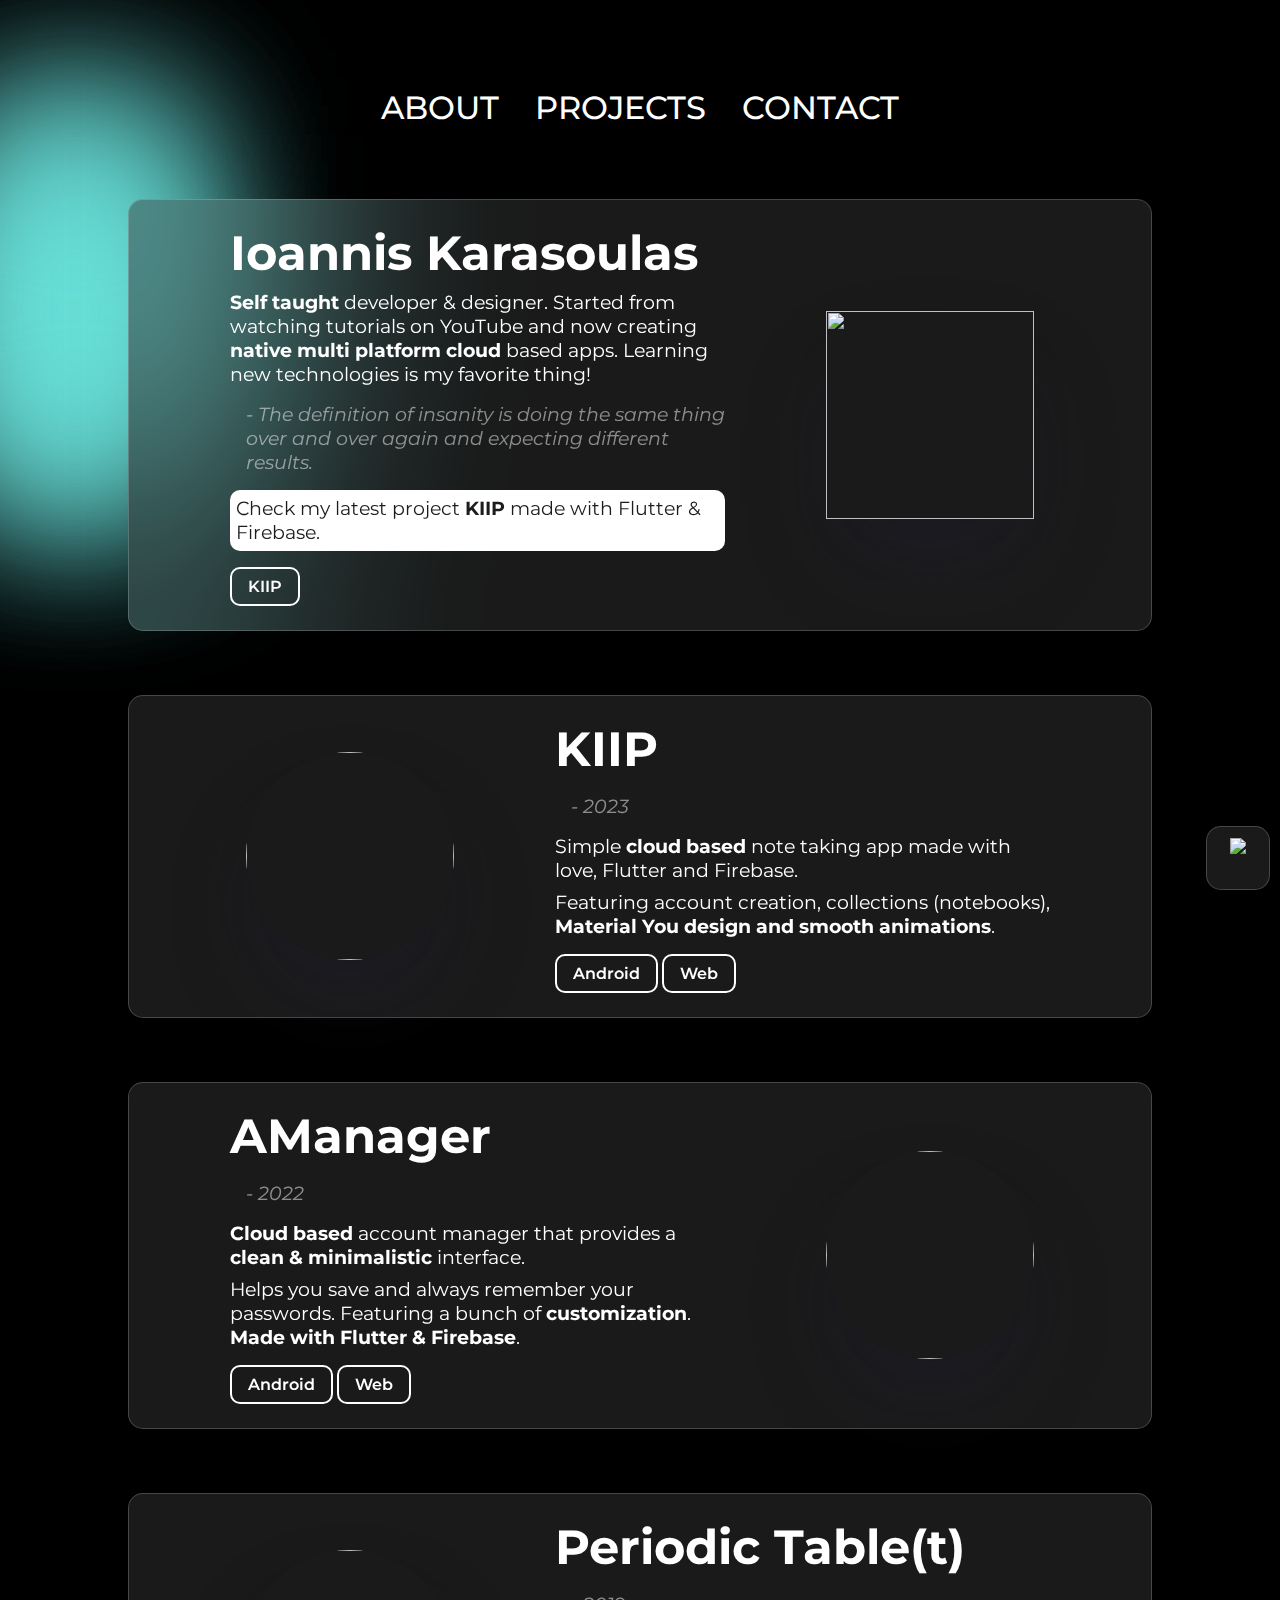
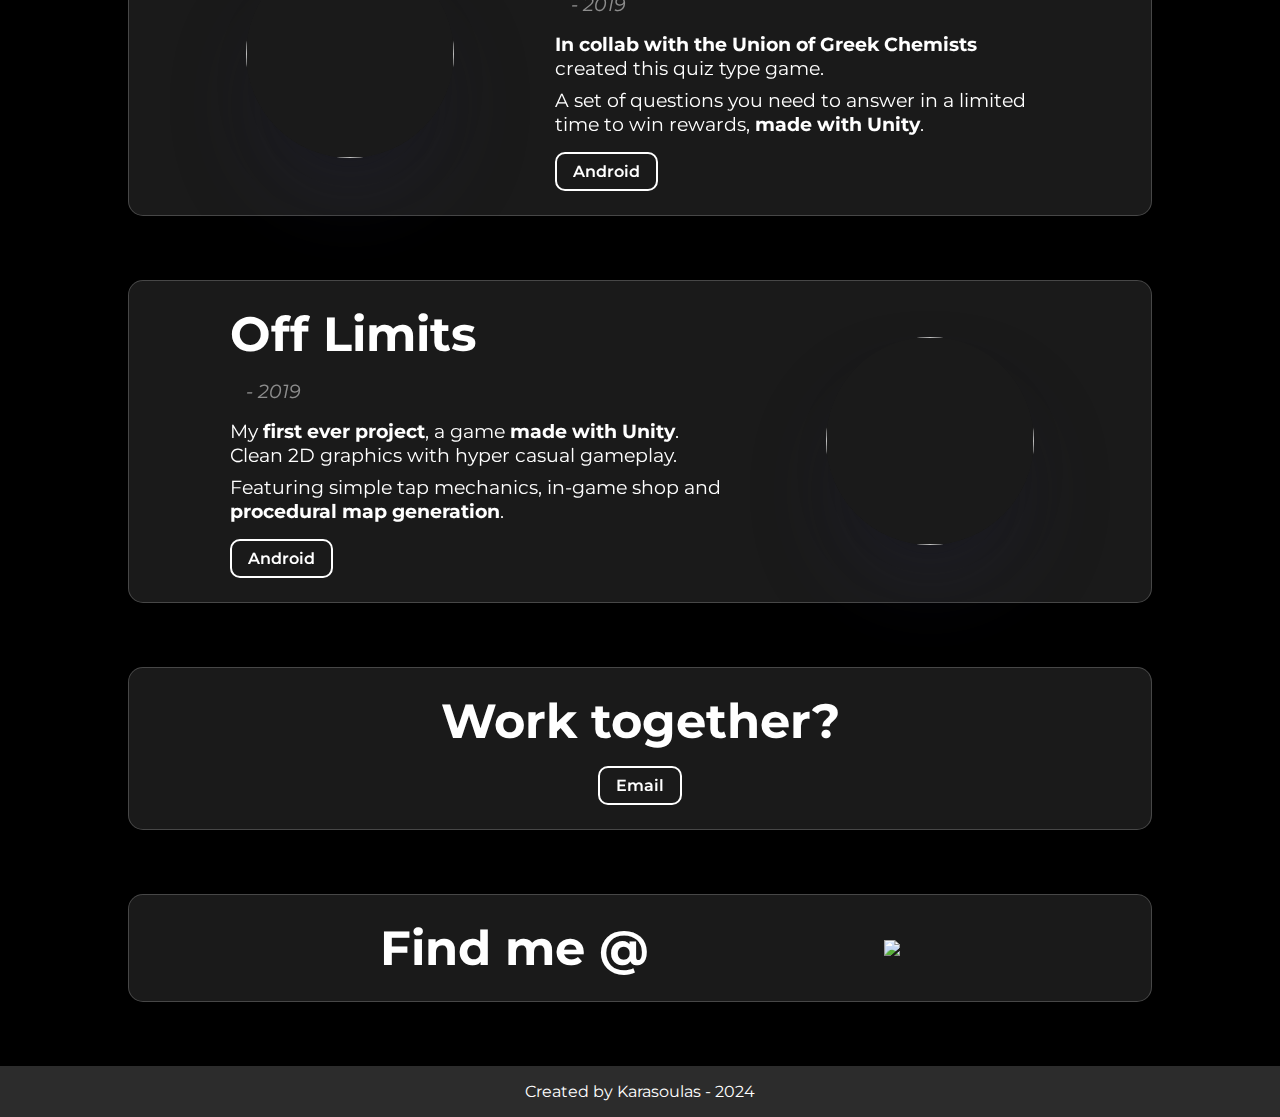
==== index.html @ ce544fa3 "Add new section" ====
<html lang="en">

<head>
    <meta charset="UTF-8">
    <meta name="viewport" content="width=device-width, initial-scale=1.0">
    <meta name="theme-color" content="#000000">
    <link rel="stylesheet" href="style.css">
    <title>KRSLS</title>
    <link rel="icon" type="image/x-icon" href="Assets/fav2.ico">
</head>

<body id="body">
    <nav class="nav" id="nav">
        <ul>
            <li><a onclick="scrollToID('c1')">ABOUT</a></li>
            <li><a onclick="scrollToID('latestProject')">PROJECTS</a></li>
            <li><a onclick="scrollToID('c3')">CONTACT</a></li>
        </ul>
    </nav>

    <nav class="navMobile" id="navMobile">
        <ul>
            <li><a onclick="scrollToID('c1')">ABOUT</a></li>
            <li><a onclick="scrollToID('latestProject')">PROJECTS</a></li>
            <li><a onclick="scrollToID('c3')">CONTACT</a></li>
        </ul>
    </nav>

    <!-- Background Bubbles -->
    <div class="bubbleContainer">
        <div class="bubble1"></div>
        <div class="bubble2"></div>
        <div class="bubble3"></div>
        <div class="bubble4"></div>
    </div>

    <!-- Dark Mode Button -->
    <div class="dark-mode-btn" id="dark-mode-btn" onclick="turnDarkMode()">
        <img class="darkModeIcon" id="darkModeIcon" src="Assets/Icons/bxs-sun.svg">
    </div>

    <main>
        <div class="container c1" id="c1">
            <div>
                <h3>Ioannis Karasoulas</h3>
                <p><b>Self taught</b> developer & designer. Started from watching tutorials on YouTube and now creating
                    <b>native
                        multi platform cloud</b> based apps. Learning new technologies is my favorite thing!
                </p>
                <p class="italy">- The definition of insanity is doing the same thing over and over again and expecting
                    different
                    results.
                </p>
                <p class="bg-t">Check my latest project <b>KIIP</b> made with Flutter & Firebase.</p>
                <a class="btn" onclick="scrollToID('latestProject')">KIIP</a>
            </div>
            <img class="kiipMobile" id="kiipMobile" src="Assets/Images/kiipMobile.png">
        </div>
        <div class="container c2 projectKIIP" id="latestProject">
            <div>
                <h3>KIIP</h3>
                <p class="italy">- 2023</p>
                <p>Simple <b>cloud based</b> note taking app made with love, Flutter and Firebase.</p>
                <p>Featuring account creation, collections (notebooks), <b>Material You design and smooth
                        animations</b>.</p>
                <a class="btn" target="_blank"
                    href="https://play.google.com/store/apps/details?id=com.codelined.kiip">Android</a>
                <a class="btn" target="_blank" href="https://kiip-cc44e.web.app/">Web</a>
            </div>
            <img class="projectIcon"
                src="https://play-lh.googleusercontent.com/HVJo9TmzInp3tzo4nI8Kl7Db8rqWE52CdJyK3J7sYQEIrCxA1Pn315jliQSR0BH0QAM=w240-h480-rw">
        </div>
        <div class="container c2 projectAManager">
            <div>
                <h3>AManager</h3>
                <p class="italy">- 2022</p>
                <p><b>Cloud based</b> account manager that provides a <b>clean & minimalistic</b> interface.</p>
                <p>Helps you save and always remember your passwords. Featuring a bunch of <b>customization</b>. <b>Made
                        with
                        Flutter & Firebase</b>.</p>
                <a class="btn" target="_blank"
                    href="https://play.google.com/store/apps/details?id=com.highnd.amanager&hl=en&gl=US">Android</a>
                <a class="btn" target="_blank" href="https://amanager-d70c6.web.app/">Web</a>
            </div>
            <img class="projectIcon"
                src="https://play-lh.googleusercontent.com/pbbktMv9F9ScnW3Jm5GYCmqIifP5Qoyw7BER9B_0dMax_xqB-rFJUBz7DMusy527uxc=w240-h480-rw">
        </div>
        <div class="container c2 projectPeriodicTablet">
            <div>
                <h3>Periodic Table(t)</h3>
                <p class="italy">- 2019</p>
                <p><b>In collab with the Union of Greek Chemists</b> created this quiz type game.</p>
                <p>A set of questions you need to answer in a limited time to win rewards, <b>made with Unity</b>.</p>
                <a class="btn" target="_blank"
                    href="https://apkpure.com/periodic-table-t/com.highnd.asimellis">Android</a>
            </div>
            <img class="projectIcon"
                src="https://image.winudf.com/v2/image1/Y29tLmhpZ2huZC5hc2ltZWxsaXNfaWNvbl8xNTcyMTcwNTg2XzA5NA/icon.webp?w=140&fakeurl=1&type=.webp">
        </div>
        <div class="container c2 projectOffLimits">
            <div>
                <h3>Off Limits</h3>
                <p class="italy">- 2019</p>
                <p>My <b>first ever project</b>, a game <b>made with Unity</b>. Clean 2D graphics with hyper casual
                    gameplay.</p>
                <p>Featuring simple tap mechanics, in-game shop and <b>procedural map generation</b>.</p>
                <a class="btn" target="_blank"
                    href="https://apkpure.com/off-limits/com.highnd.offlimits/download/4">Android</a>
            </div>
            <img class="projectIcon"
                src="https://image.winudf.com/v2/image1/Y29tLmhpZ2huZC5vZmZsaW1pdHNfaWNvbl8xNTQ0OTMwMDg1XzAwMQ/icon.webp?w=106&fakeurl=1&type=.webp">
        </div>
        <div class="container c3" id="c3">
            <h3>Work together?</h3>
            <a href="mailto:ioanniskarasoulas@gmail.com" class="btn">Email</a>
        </div>
        <div class="container c4" id="c4">
            <h3>Find me @</h3>
            <a class="gitHubIcon" target="_blank" href="https://github.com/KRSLS"><img
                    src="Assets/Logos/github-mark-white.svg"></a>
        </div>

    </main>

    <footer>Created by Karasoulas - 2024</footer>
    <script src="script.js" type="text/javascript"></script>
</body>

</html>
---- style.css ----
@import url("https://fonts.googleapis.com/css2?family=Poppins:ital,wght@0,100;0,200;0,300;0,400;0,500;0,600;0,700;0,800;0,900;1,100;1,200;1,300;1,400;1,500;1,600;1,700;1,800;1,900&display=swap");
@import url("https://fonts.googleapis.com/css2?family=Montserrat:ital,wght@0,100..900;1,100..900&display=swap");

*,
*::before,
*::after {
    margin: 0;
    box-sizing: border-box;
    scroll-behavior: smooth;
    /* font-family: "Popings", sans-serif; */
    font-family: "Montserrat", sans-serif;
}

:root {
    --primary: #56357c;
    --background-dark: rgb(0, 0, 0);
    --shadow: rgba(50, 50, 93, 0.25) 0px 50px 100px -20px,
        rgba(0, 0, 0, 0.3) 0px 30px 60px -30px;
}

::selection {
    color: black;
    background-color: white;
}

body,
html {
    -webkit-user-drag: false;
    position: relative;
    min-height: 100vh;
    min-height: -webkit-fill-available;
    transition: 0.5s;
    overflow-x: hidden;
}

body {
    background-color: #000000;
}

.bright-mode {
    background-color: var(--primary);
}

.dark-mode-btn {
    cursor: pointer;
    position: fixed;
    height: 4rem;
    width: 4rem;

    right: 10px;
    bottom: 10px;

    display: flex;
    justify-content: center;

    backdrop-filter: blur(20px);
    -webkit-backdrop-filter: blur(20px);
    background-color: rgba(255, 255, 255, 0.1);
    border-radius: 15px;
    border: 0.5px solid rgba(255, 255, 255, 0.2);

    box-shadow: rgba(0, 0, 0, 0.16) 0px 10px 36px 0px, rgba(0, 0, 0, 0.06) 0px 0px 0px 1px;
    z-index: 100;

    transition: 0.3s ease;
    overflow: hidden;
}

.dark-mode-btn .darkModeIcon {
    padding: 0.7rem;
    transition: .7s ease;
}

.dark-mode-btn:hover .darkModeIcon {
    transform: rotate(120deg);
}

a {
    text-decoration: none;
}

/* NAVBAR */
.nav {
    position: sticky;
    align-items: center;
    width: 100%;
    top: 0px;
    margin-top: 5rem;
    display: flex;
    justify-content: center;
    padding: 0.5rem 2rem;
    color: #fff;
    z-index: 1;
}

ul {
    list-style-type: none;
    margin: 0;
    padding: 0;
}

li {
    display: inline;
    margin-left: 1rem;
    margin-right: 1rem;
}

li a {
    cursor: pointer;
    font-size: 2rem;
    font-weight: 500;
    transition: 0.3s ease;
}

li a:hover {
    cursor: pointer;
    color: #cacaca;
}

.navMobile {
    position: block;
    position: fixed;
    justify-content: center;
    text-align: center;
    width: 100%;
    top: 0px;
    display: flex;
    padding: 0.5rem 2rem;
    color: #fff;
    backdrop-filter: blur(20px);
    -webkit-backdrop-filter: blur(20px);
    border-bottom: 0.5px solid rgba(255, 255, 255, 0.2);
    z-index: 1;
    animation: navMobileIn 0.3s;
}

main {
    overflow-x: hidden;
}

.container {
    color: #fff;
    display: flex;
    align-items: center;
    justify-self: center;
    justify-content: space-evenly;
    position: relative;
    width: 98%;
    margin-left: auto;
    margin-right: auto;
    margin-top: 4rem;
    margin-bottom: 4rem;
    padding: 1rem 1rem;
    backdrop-filter: blur(120px);
    -webkit-backdrop-filter: blur(120px);
    background-color: rgba(255, 255, 255, 0.1);
    border-radius: 15px;
    border: 0.5px solid rgba(255, 255, 255, 0.2);
    /* CONTAINER DEBUG */
    /* border: 1px solid red; */
}

.container div {
    max-width: 50%;
}

.container h3 {
    font-size: 3rem;
    margin-top: 0.5rem;
    margin-bottom: 0.5rem;
}

.container .italy {
    display: inline-block;
    font-style: italic;
    opacity: 0.5;
    margin-left: 1rem;
}

.container p {
    font-size: 1.2rem;
    margin-top: 0.5rem;
    margin-bottom: 0.5rem;
}

.container .bg-t {
    font-size: 1.2rem;
    margin-top: 0.5rem;
    margin-bottom: 0.5rem;
    padding: 0.4rem;
    background-color: #fff;
    color: #1c1c1c;
    border-radius: 10px;
}

.container .btn {
    display: inline-block;
    align-self: center;
    margin-top: 0.5rem;
    margin-bottom: 0.5rem;
    font-weight: 600;
    cursor: pointer;
    background-color: transparent;
    color: #fff;
    padding: 0.5rem 1rem;
    border: 2px solid #fff;
    border-radius: 10px;
    transition: 0.3s ease;
}

.btn:hover {
    background-color: #fff;
    color: #1c1c1c;
    box-shadow: var(--shadow);
}

.kiipMobile {
    object-fit: contain;
    margin: 1rem;
    width: 13rem;
    top: 130px;
    left: -30px;
    transition: 0.05s;
    animation: transitionIn 1s ease 1;
    box-shadow: var(--shadow);
}

.c2 {
    flex-direction: row-reverse;
}

.c3 {
    flex-direction: column;
}

.date {
    font-style: italic;
}

.projectIcon {
    object-fit: contain;
    margin: 1rem;
    width: 13rem;
    top: 130px;
    left: -30px;
    border-radius: 50%;
    transition: 1s;
    animation: transitionIn 2s ease 1;
    box-shadow: var(--shadow);
}

.projectKIIP {}

.projectAManager {
    flex-direction: row;
}

.projectPeriodicTablet {}

.projectOffLimits {
    flex-direction: row;
}

.gitHubIcon {
    box-shadow: var(--shadow);
    transition: 0.3s ease;
    animation: transitionIn 3s ease 1;
}

.gitHubIcon:hover {
    transform: scale(1.1);
}

/* Bubbles */

.bubbleContainer {}

.bubble1 {
    position: absolute;
    height: 350px;
    width: 150px;
    border: 100%;
    background-color: rgb(79, 163, 184);
    filter: blur(90px);
    -webkit-filter: blur(90px);
    animation: bubble1Idle1 80s ease infinite;
}

.bubble2 {
    position: absolute;
    height: 350px;
    width: 150px;
    border: 100%;
    background-color: rgb(107, 231, 221);
    filter: blur(90px);
    -webkit-filter: blur(90px);
    animation: bubble1Idle2 80s ease infinite;
}

.bubble3 {
    position: absolute;
    height: 350px;
    width: 150px;
    border: 100%;
    background-color: rgb(107, 231, 221);
    filter: blur(90px);
    -webkit-filter: blur(90px);
    animation: bubble1Idle3 50s ease infinite;
}

.bubble4 {
    position: absolute;
    height: 350px;
    width: 150px;
    border: 100%;
    background-color: rgb(107, 231, 221);
    filter: blur(90px);
    -webkit-filter: blur(90px);
    animation: bubble1Idle4 50s ease infinite;
}

@keyframes bubble1Idle1 {
    0% {
        height: 950px;
        width: 150px;
        top: 0%;
        left: 0%;
        rotate: 10deg;
        background-color: rgb(79, 163, 184);
    }

    50% {
        height: 250px;
        width: 450px;
        top: 5%;
        left: 20%;
        rotate: 70deg;
        background-color: rgb(125, 79, 184);
    }

    100% {
        height: 950px;
        width: 150px;
        top: 0%;
        left: 0%;
        rotate: 10deg;
        background-color: rgb(79, 163, 184);
    }
}

@keyframes bubble1Idle2 {
    0% {
        height: 350px;
        width: 150px;
        top: 60%;
        left: 90%;
        rotate: 10deg;
        background-color: rgb(184, 79, 170);
    }

    50% {
        height: 250px;
        width: 450px;
        top: 10%;
        left: 0%;
        rotate: 70deg;
        background-color: rgb(184, 79, 93);
    }

    100% {
        height: 350px;
        width: 150px;
        top: 60%;
        left: 90%;
        rotate: 10deg;
        background-color: rgb(184, 79, 170);
    }
}

@keyframes bubble1Idle3 {
    0% {
        height: 150px;
        width: 150px;
        top: 80%;
        left: 10%;
        background-color: rgb(79, 86, 184);
    }

    50% {
        height: 250px;
        width: 950px;
        top: 50%;
        left: 70%;
        background-color: rgb(231, 87, 68);
    }

    100% {
        height: 150px;
        width: 150px;
        top: 80%;
        left: 10%;
        background-color: rgb(79, 86, 184);
    }
}
@keyframes bubble1Idle4 {
    0% {
        height: 80px;
        height: 80px;
        top: 76%;
        left: 8%;
        background-color: rgb(243, 43, 43);
    }

    50% {
        height: 180px;
        height: 180px;
        top: 50%;
        left: 2%;
        background-color: rgb(231, 68, 204);
    }

    100% {
        height: 80px;
        height: 80px;
        top: 76%;
        left: 8%;
        background-color: rgb(243, 43, 43);
    }
}

@keyframes idleRotate {
    0% {
        rotate: 0deg;
    }

    50% {
        rotate: 5deg;
    }

    100% {
        rotate: 0deg;
    }
}

@keyframes transitionIn {
    0% {
        margin-top: 130px;
    }

    100% {
        margin-top: 1rem;
    }
}

@keyframes navMobileIn {
    0% {
        opacity: 0;
    }

    100% {
        opacity: 1;
    }
}

footer {
    text-align: center;
    padding: 1rem;
    color: #fff;
    background-color: #ffffff2c;
}

/* 3xl */
@media (max-width: 1920px) {
    .container {
        max-width: 1536px;
    }
}

/* 2xl */
@media (max-width: 1536px) {
    .container {
        max-width: 1280px;
    }
}

/* xl */
@media (max-width: 1280px) {
    .container {
        max-width: 1024px;
    }
}

/* lg */
@media (max-width: 1024px) {
    .container {
        max-width: 768px;
    }

    .projectIcon {
        width: 11rem;
    }
}

/* md */
@media (max-width: 768px) {
    .container {
        max-width: 640px;
    }

    .projectIcon {
        width: 10rem;
    }

    .dark-mode-btn {
        cursor: pointer;
        position: fixed;
        height: 3.5rem;
        width: 3.5rem;
    }
}

/* sm */
@media (max-width: 640px) {
    li a {
        font-size: 1.3rem;
    }

    .container {
        max-width: 475px;
    }

    .dark-mode-btn {
        cursor: pointer;
        position: fixed;
        height: 3rem;
        width: 3rem;
    }
}

/* xs */
@media (max-width: 475px) {
    * {
        overflow-x: hidden;
    }

    li a {
        font-size: 0.8rem;
    }

    .container {
        max-width: 100%;
        flex-direction: column-reverse;
        align-items: center;
    }

    .container h3 {
        text-align: center;
    }

    .container div {
        max-width: 100%;
    }

    .projectIcon {
        width: 8rem;
    }

    .c3 {
        flex-direction: column;
    }

    /* .dark-mode-btn {
        cursor: pointer;
        position: fixed;
        height: 2.5rem;
        width: 2.5rem;
    } */
}
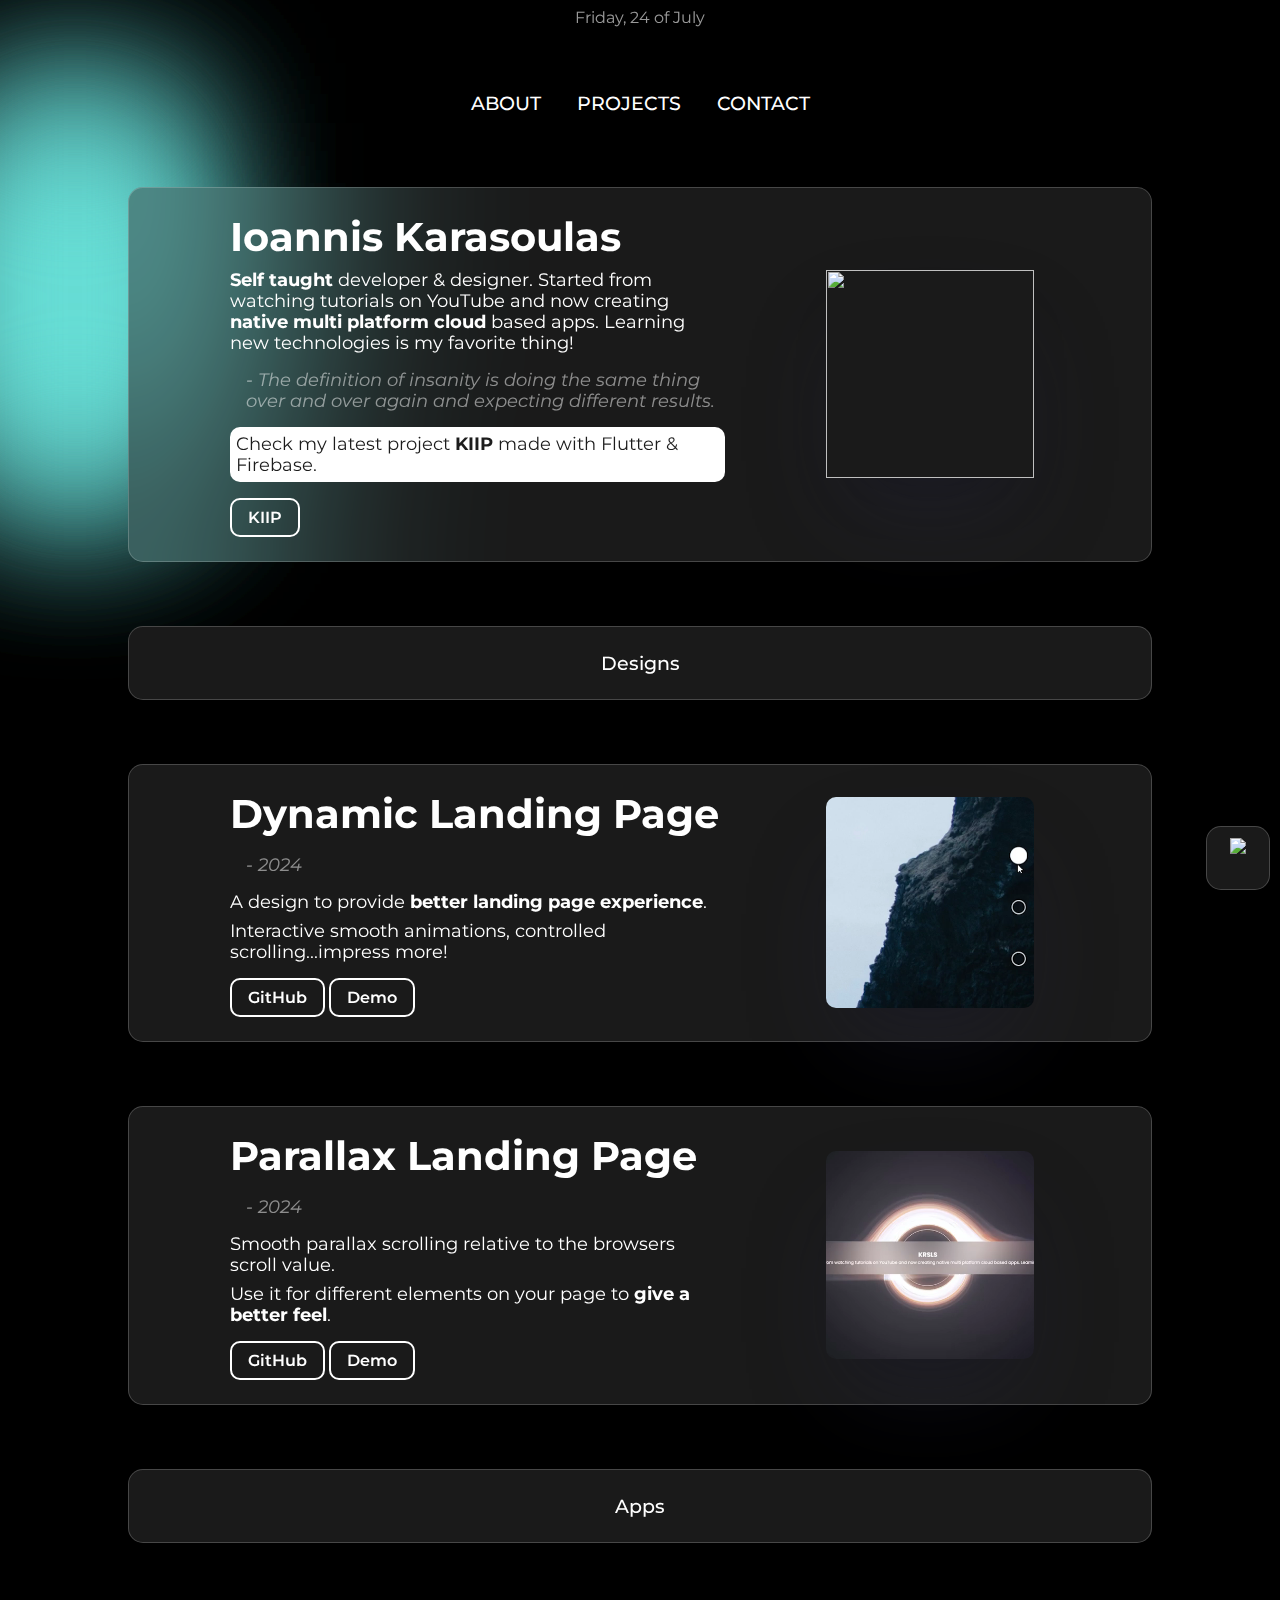
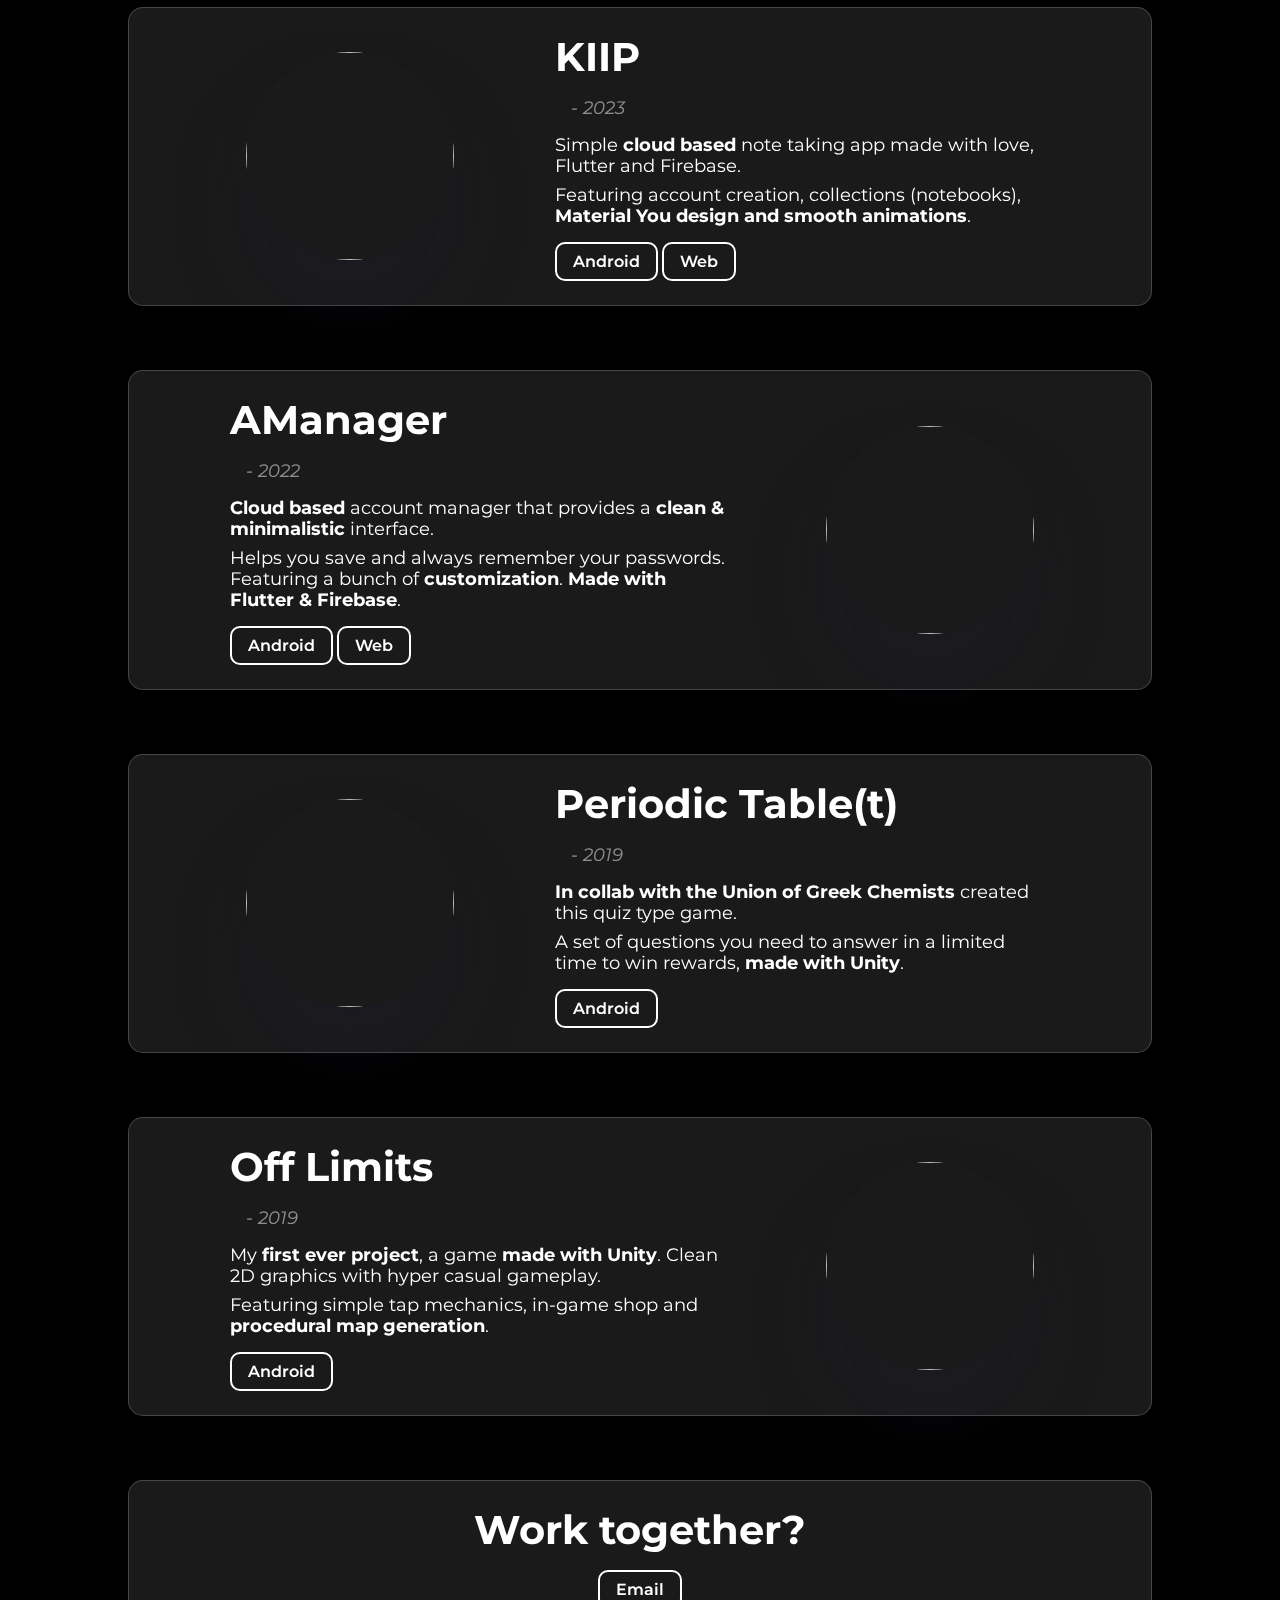
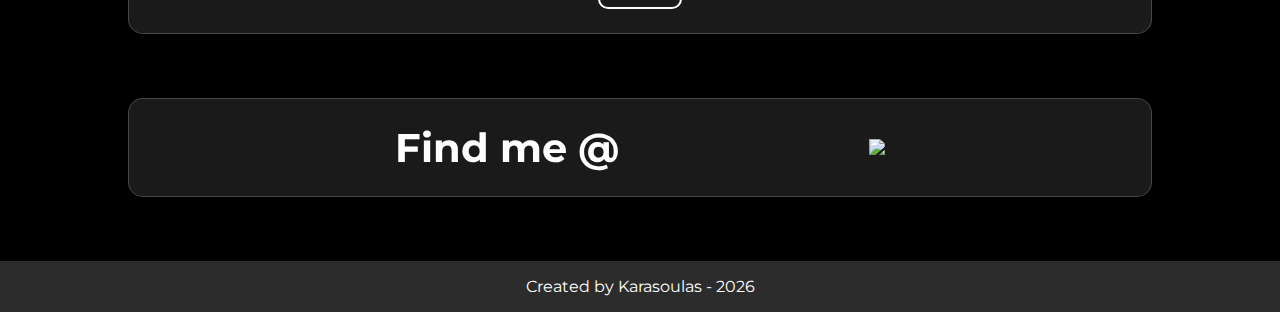
==== commit 29b4dec9: "Add project section for designs" ====
--- a/index.html
+++ b/index.html
@@ -10,18 +10,20 @@
 </head>
 
 <body id="body">
+    <div id="ancorTop"></div>
+    <p class="d" id="d"></p>
     <nav class="nav" id="nav">
         <ul>
-            <li><a onclick="scrollToID('c1')">ABOUT</a></li>
-            <li><a onclick="scrollToID('latestProject')">PROJECTS</a></li>
+            <li><a onclick="scrollToID('ancorTop')">ABOUT</a></li>
+            <li><a onclick="scrollToID('ancorProjects')">PROJECTS</a></li>
             <li><a onclick="scrollToID('c3')">CONTACT</a></li>
         </ul>
     </nav>
 
     <nav class="navMobile" id="navMobile">
         <ul>
-            <li><a onclick="scrollToID('c1')">ABOUT</a></li>
-            <li><a onclick="scrollToID('latestProject')">PROJECTS</a></li>
+            <li><a onclick="scrollToID('ancorTop')">ABOUT</a></li>
+            <li><a onclick="scrollToID('ancorProjects')">PROJECTS</a></li>
             <li><a onclick="scrollToID('c3')">CONTACT</a></li>
         </ul>
     </nav>
@@ -40,6 +42,7 @@
     </div>
 
     <main>
+
         <div class="container c1" id="c1">
             <div>
                 <h3>Ioannis Karasoulas</h3>
@@ -55,6 +58,35 @@
                 <a class="btn" onclick="scrollToID('latestProject')">KIIP</a>
             </div>
             <img class="kiipMobile" id="kiipMobile" src="Assets/Images/kiipMobile.png">
+        </div>
+        <!-- Projects -->
+        <div class="sectionName container" id="ancorProjects">
+            <h3>Designs</h3>
+        </div>
+        <div class="container projectDynamicLandingPage" id="">
+            <div>
+                <h3>Dynamic Landing Page</h3>
+                <p class="italy">- 2024</p>
+                <p>A design to provide <b>better landing page experience</b>.</p>
+                <p>Interactive smooth animations, controlled scrolling...impress more!</p>
+                <a class="btn" target="_blank" href="https://github.com/KRSLS/DynamicLandingPage">GitHub</a>
+                <a class="btn" target="_blank" href="https://krsls.github.io/DynamicLandingPage/">Demo</a>
+            </div>
+            <video autoplay loop class="projectIcon" src="Assets/Videos/DynamicLandingPreview.mp4">
+        </div>
+        <div class="container   projectParallaxLandingPage" id="">
+            <div>
+                <h3>Parallax Landing Page</h3>
+                <p class="italy">- 2024</p>
+                <p>Smooth parallax scrolling relative to the browsers scroll value</b>.</p>
+                <p>Use it for different elements on your page to <b>give a better feel</b>.</p>
+                <a class="btn" target="_blank" href="https://github.com/KRSLS/ParallaxLandingPage">GitHub</a>
+                <a class="btn" target="_blank" href="https://krsls.github.io/ParallaxLandingPage/">Demo</a>
+            </div>
+            <video autoplay loop class="projectIcon" src="Assets/Videos/ParallaxPreview.mp4">
+        </div>
+        <div class="sectionName container">
+            <h3>Apps</h3>
         </div>
         <div class="container c2 projectKIIP" id="latestProject">
             <div>
@@ -122,7 +154,7 @@
 
     </main>
 
-    <footer>Created by Karasoulas - 2024</footer>
+    <footer id="footerYear"></footer>
     <script src="script.js" type="text/javascript"></script>
 </body>
 
--- a/style.css
+++ b/style.css
@@ -41,6 +41,16 @@
     background-color: var(--primary);
 }
 
+.d {
+    color: #fff;
+    opacity: 0.6;
+    margin-top: 0.5rem;
+    margin-bottom: 0.5rem;
+    text-align: center;
+    font-size: 1rem;
+    transition: .3s ease;
+}
+
 .dark-mode-btn {
     cursor: pointer;
     position: fixed;
@@ -85,7 +95,7 @@
     align-items: center;
     width: 100%;
     top: 0px;
-    margin-top: 5rem;
+    margin-top: 3.5rem;
     display: flex;
     justify-content: center;
     padding: 0.5rem 2rem;
@@ -107,7 +117,7 @@
 
 li a {
     cursor: pointer;
-    font-size: 2rem;
+    font-size: 1.2rem;
     font-weight: 500;
     transition: 0.3s ease;
 }
@@ -165,7 +175,7 @@
 }
 
 .container h3 {
-    font-size: 3rem;
+    font-size: 2.5rem;
     margin-top: 0.5rem;
     margin-bottom: 0.5rem;
 }
@@ -178,13 +188,13 @@
 }
 
 .container p {
-    font-size: 1.2rem;
+    font-size: 1.1rem;
     margin-top: 0.5rem;
     margin-bottom: 0.5rem;
 }
 
 .container .bg-t {
-    font-size: 1.2rem;
+    font-size: 1.1rem;
     margin-top: 0.5rem;
     margin-bottom: 0.5rem;
     padding: 0.4rem;
@@ -225,6 +235,29 @@
     box-shadow: var(--shadow);
 }
 
+.sectionName h3{
+    font-size: 1.2rem;
+    font-weight: 500;
+}
+
+.container video {
+    border-radius: 10px;
+}
+
+.divider {
+    text-align: center;
+    margin: auto;
+    margin-top: 0.5rem;
+    width: 50%;
+    height: 1px;
+    border-radius: 1px;
+    background-color: rgba(255, 255, 255, 0.5);
+}
+
+.projectDynamicLandingPage img {
+    border-radius: 10px;
+}
+
 .c2 {
     flex-direction: row-reverse;
 }
@@ -402,6 +435,7 @@
         background-color: rgb(79, 86, 184);
     }
 }
+
 @keyframes bubble1Idle4 {
     0% {
         height: 80px;
@@ -521,8 +555,13 @@
 
 /* sm */
 @media (max-width: 640px) {
+
+    .d {
+        font-size: 1rem;
+    }
+
     li a {
-        font-size: 1.3rem;
+        font-size: 1.2rem;
     }
 
     .container {
@@ -541,6 +580,10 @@
 @media (max-width: 475px) {
     * {
         overflow-x: hidden;
+    }
+
+    .d {
+        font-size: 0.8rem;
     }
 
     li a {
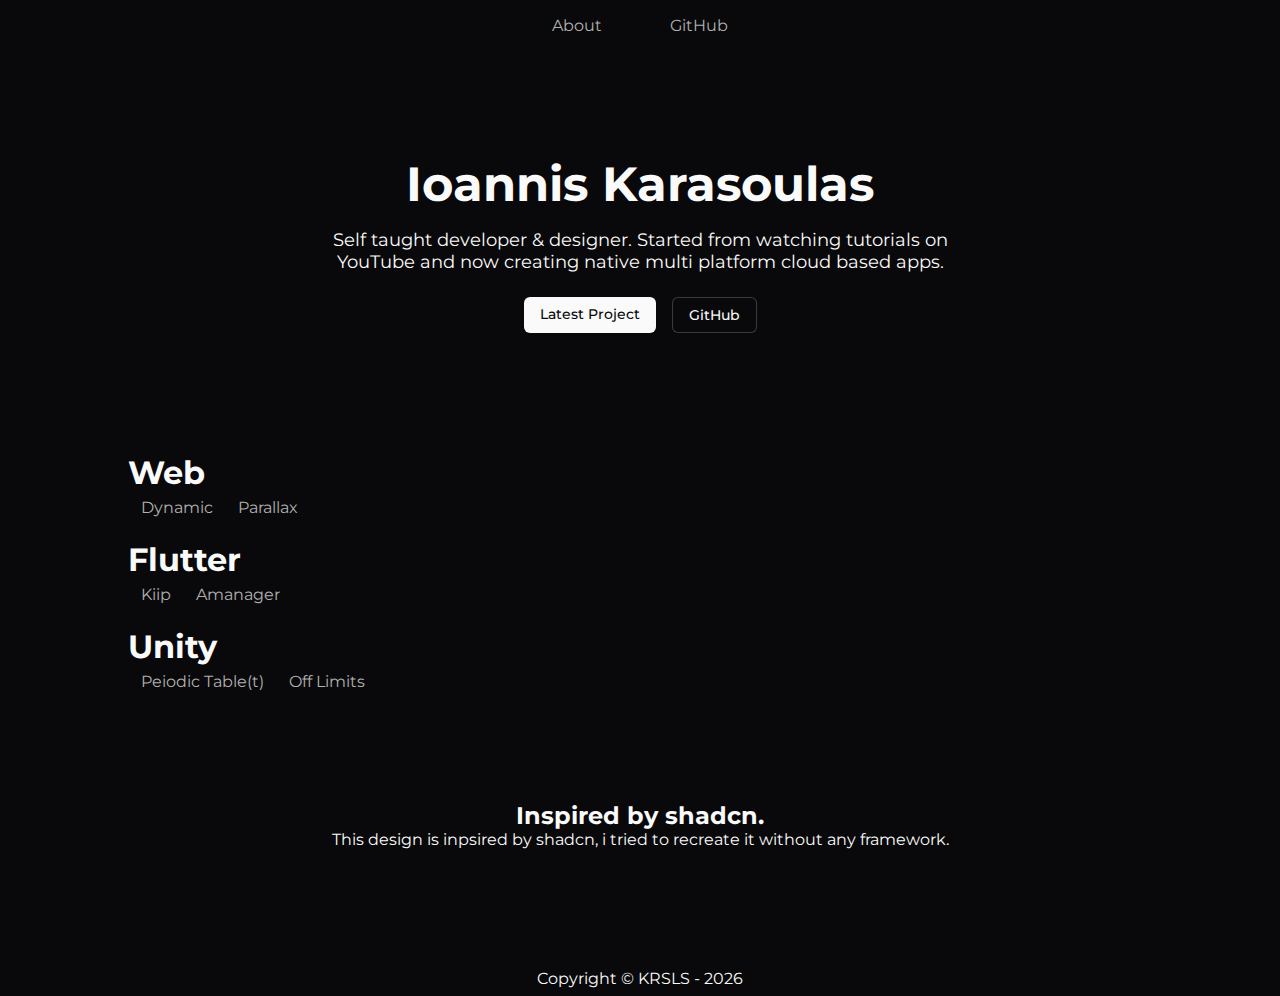
==== commit 37fd0630: "Update to Version 4.0" ====
--- a/index.html
+++ b/index.html
@@ -3,159 +3,204 @@
 <head>
     <meta charset="UTF-8">
     <meta name="viewport" content="width=device-width, initial-scale=1.0">
-    <meta name="theme-color" content="#000000">
+    <title>KRSLS</title>
     <link rel="stylesheet" href="style.css">
-    <title>KRSLS</title>
-    <link rel="icon" type="image/x-icon" href="Assets/fav2.ico">
 </head>
 
-<body id="body">
-    <div id="ancorTop"></div>
-    <p class="d" id="d"></p>
-    <nav class="nav" id="nav">
-        <ul>
-            <li><a onclick="scrollToID('ancorTop')">ABOUT</a></li>
-            <li><a onclick="scrollToID('ancorProjects')">PROJECTS</a></li>
-            <li><a onclick="scrollToID('c3')">CONTACT</a></li>
-        </ul>
+<body>
+
+    <!-- Nav Bar -->
+    <nav>
+        <a href="#" onclick="scrollToID('about');">About</a>
+        <a href="https://github.com/krsls" target="_blank">GitHub</a>
     </nav>
 
-    <nav class="navMobile" id="navMobile">
-        <ul>
-            <li><a onclick="scrollToID('ancorTop')">ABOUT</a></li>
-            <li><a onclick="scrollToID('ancorProjects')">PROJECTS</a></li>
-            <li><a onclick="scrollToID('c3')">CONTACT</a></li>
-        </ul>
-    </nav>
-
-    <!-- Background Bubbles -->
-    <div class="bubbleContainer">
-        <div class="bubble1"></div>
-        <div class="bubble2"></div>
-        <div class="bubble3"></div>
-        <div class="bubble4"></div>
-    </div>
-
-    <!-- Dark Mode Button -->
-    <div class="dark-mode-btn" id="dark-mode-btn" onclick="turnDarkMode()">
-        <img class="darkModeIcon" id="darkModeIcon" src="Assets/Icons/bxs-sun.svg">
-    </div>
-
-    <main>
-
-        <div class="container c1" id="c1">
-            <div>
-                <h3>Ioannis Karasoulas</h3>
-                <p><b>Self taught</b> developer & designer. Started from watching tutorials on YouTube and now creating
-                    <b>native
-                        multi platform cloud</b> based apps. Learning new technologies is my favorite thing!
-                </p>
-                <p class="italy">- The definition of insanity is doing the same thing over and over again and expecting
-                    different
-                    results.
-                </p>
-                <p class="bg-t">Check my latest project <b>KIIP</b> made with Flutter & Firebase.</p>
-                <a class="btn" onclick="scrollToID('latestProject')">KIIP</a>
-            </div>
-            <img class="kiipMobile" id="kiipMobile" src="Assets/Images/kiipMobile.png">
-        </div>
-        <!-- Projects -->
-        <div class="sectionName container" id="ancorProjects">
-            <h3>Designs</h3>
-        </div>
-        <div class="container projectDynamicLandingPage" id="">
-            <div>
-                <h3>Dynamic Landing Page</h3>
-                <p class="italy">- 2024</p>
-                <p>A design to provide <b>better landing page experience</b>.</p>
-                <p>Interactive smooth animations, controlled scrolling...impress more!</p>
-                <a class="btn" target="_blank" href="https://github.com/KRSLS/DynamicLandingPage">GitHub</a>
-                <a class="btn" target="_blank" href="https://krsls.github.io/DynamicLandingPage/">Demo</a>
-            </div>
-            <video autoplay loop class="projectIcon" src="Assets/Videos/DynamicLandingPreview.mp4">
-        </div>
-        <div class="container   projectParallaxLandingPage" id="">
-            <div>
-                <h3>Parallax Landing Page</h3>
-                <p class="italy">- 2024</p>
-                <p>Smooth parallax scrolling relative to the browsers scroll value</b>.</p>
-                <p>Use it for different elements on your page to <b>give a better feel</b>.</p>
-                <a class="btn" target="_blank" href="https://github.com/KRSLS/ParallaxLandingPage">GitHub</a>
-                <a class="btn" target="_blank" href="https://krsls.github.io/ParallaxLandingPage/">Demo</a>
-            </div>
-            <video autoplay loop class="projectIcon" src="Assets/Videos/ParallaxPreview.mp4">
-        </div>
-        <div class="sectionName container">
-            <h3>Apps</h3>
-        </div>
-        <div class="container c2 projectKIIP" id="latestProject">
-            <div>
-                <h3>KIIP</h3>
-                <p class="italy">- 2023</p>
-                <p>Simple <b>cloud based</b> note taking app made with love, Flutter and Firebase.</p>
-                <p>Featuring account creation, collections (notebooks), <b>Material You design and smooth
-                        animations</b>.</p>
-                <a class="btn" target="_blank"
-                    href="https://play.google.com/store/apps/details?id=com.codelined.kiip">Android</a>
-                <a class="btn" target="_blank" href="https://kiip-cc44e.web.app/">Web</a>
-            </div>
-            <img class="projectIcon"
-                src="https://play-lh.googleusercontent.com/HVJo9TmzInp3tzo4nI8Kl7Db8rqWE52CdJyK3J7sYQEIrCxA1Pn315jliQSR0BH0QAM=w240-h480-rw">
-        </div>
-        <div class="container c2 projectAManager">
-            <div>
-                <h3>AManager</h3>
-                <p class="italy">- 2022</p>
-                <p><b>Cloud based</b> account manager that provides a <b>clean & minimalistic</b> interface.</p>
-                <p>Helps you save and always remember your passwords. Featuring a bunch of <b>customization</b>. <b>Made
-                        with
-                        Flutter & Firebase</b>.</p>
-                <a class="btn" target="_blank"
-                    href="https://play.google.com/store/apps/details?id=com.highnd.amanager&hl=en&gl=US">Android</a>
-                <a class="btn" target="_blank" href="https://amanager-d70c6.web.app/">Web</a>
-            </div>
-            <img class="projectIcon"
-                src="https://play-lh.googleusercontent.com/pbbktMv9F9ScnW3Jm5GYCmqIifP5Qoyw7BER9B_0dMax_xqB-rFJUBz7DMusy527uxc=w240-h480-rw">
-        </div>
-        <div class="container c2 projectPeriodicTablet">
-            <div>
-                <h3>Periodic Table(t)</h3>
-                <p class="italy">- 2019</p>
-                <p><b>In collab with the Union of Greek Chemists</b> created this quiz type game.</p>
-                <p>A set of questions you need to answer in a limited time to win rewards, <b>made with Unity</b>.</p>
-                <a class="btn" target="_blank"
-                    href="https://apkpure.com/periodic-table-t/com.highnd.asimellis">Android</a>
-            </div>
-            <img class="projectIcon"
-                src="https://image.winudf.com/v2/image1/Y29tLmhpZ2huZC5hc2ltZWxsaXNfaWNvbl8xNTcyMTcwNTg2XzA5NA/icon.webp?w=140&fakeurl=1&type=.webp">
-        </div>
-        <div class="container c2 projectOffLimits">
-            <div>
-                <h3>Off Limits</h3>
-                <p class="italy">- 2019</p>
-                <p>My <b>first ever project</b>, a game <b>made with Unity</b>. Clean 2D graphics with hyper casual
-                    gameplay.</p>
-                <p>Featuring simple tap mechanics, in-game shop and <b>procedural map generation</b>.</p>
-                <a class="btn" target="_blank"
-                    href="https://apkpure.com/off-limits/com.highnd.offlimits/download/4">Android</a>
-            </div>
-            <img class="projectIcon"
-                src="https://image.winudf.com/v2/image1/Y29tLmhpZ2huZC5vZmZsaW1pdHNfaWNvbl8xNTQ0OTMwMDg1XzAwMQ/icon.webp?w=106&fakeurl=1&type=.webp">
-        </div>
-        <div class="container c3" id="c3">
-            <h3>Work together?</h3>
-            <a href="mailto:ioanniskarasoulas@gmail.com" class="btn">Email</a>
-        </div>
-        <div class="container c4" id="c4">
-            <h3>Find me @</h3>
-            <a class="gitHubIcon" target="_blank" href="https://github.com/KRSLS"><img
-                    src="Assets/Logos/github-mark-white.svg"></a>
-        </div>
-
-    </main>
-
-    <footer id="footerYear"></footer>
-    <script src="script.js" type="text/javascript"></script>
+    <!-- Hero -->
+    <section class="hero">
+        <h1 class="title">Ioannis Karasoulas</h1>
+        <p class="description">Self taught developer & designer. Started from watching tutorials on YouTube and now
+            creating native multi platform cloud based apps.</p>
+        <div class="btn-container">
+            <a onclick="navigateProject(0); scrollToID('projects');" class="btn">Latest Project</a>
+            <a href="https://github.com/krsls" target="_blank" class="btn-s">GitHub</a>
+        </div>
+    </section>
+
+    <!-- Projects -->
+    <section class="projects" id="projects">
+        <div class="navigation">
+            <h1>Web</h1>
+            <a onclick="navigateProject(0)" class="navProject">Dynamic</a>
+            <a onclick="navigateProject(1)" class="navProject">Parallax</a>
+
+        </div>
+        <div class="navigation">
+            <h1>Flutter</h1>
+            <a onclick="navigateProject(2)" class="navProject">Kiip</a>
+            <a onclick="navigateProject(3)" class="navProject">Amanager</a>
+        </div>
+        <div class="navigation">
+            <h1>Unity</h1>
+            <a onclick="navigateProject(4)" class="navProject">Peiodic Table(t)</a>
+            <a onclick="navigateProject(5)" class="navProject">Off Limits</a>
+        </div>
+
+        <!-- Dynamic Landing Page -->
+        <div class="project">
+            <div class="projectInfo" style="flex-direction: column;">
+                <div>
+                    <h3 class="title">Dynamic Landing Page</h3>
+                    <p class="date">- 2024</p>
+                    <p class="description">A design to provide better landing page experience.
+                    </p>
+                    <p class="description">Interactive smooth animations, controlled scrolling...impress more!
+                    </p>
+                    <div class="btn-container">
+                        <a href="https://github.com/KRSLS/DynamicLandingPage" target="_blank" class="btn-s">GitHub</a>
+                        <a href="https://krsls.github.io/DynamicLandingPage/" target="_blank" class="btn-s">Demo</a>
+                    </div>
+                </div>
+                <iframe src="https://krsls.github.io/DynamicLandingPage" onclick="self.scrollTo(0.0, 0.0);"
+                    frameBorder="0"></iframe>
+            </div>
+        </div>
+
+        <!-- Parallax Landing Page -->
+        <div class="project">
+            <div class="projectInfo" style="flex-direction: column;">
+                <div>
+                    <h3 class="title">Parallax Landing Page</h3>
+                    <p class="date">- 2024</p>
+                    <p class="description">Smooth parallax scrolling relative to the browsers scroll value.
+                    </p>
+                    <p class="description">Use it for different elements on your page to give a better feel.
+                    </p>
+                    <div class="btn-container">
+                        <a href="https://github.com/KRSLS/ParallaxLandingPage" target="_blank" class="btn-s">GitHub</a>
+                        <a href="https://krsls.github.io/ParallaxLandingPage/" target="_blank" class="btn-s">Demo</a>
+                    </div>
+                </div>
+                <iframe src="https://krsls.github.io/ParallaxLandingPage" onclick="self.scrollTo(0.0, 0.0);"
+                    frameBorder="0"></iframe>
+            </div>
+        </div>
+
+        <!-- Kiip -->
+        <div class="project">
+            <div class="projectInfo">
+                <img src="Assets/projectIcons/Kiip.webp">
+                <div>
+                    <h3 class="title">Kiip - Note Manager</h3>
+                    <p class="date">- 2023</p>
+                    <p class="description">Simple cloud based note taking app made with love, Flutter and
+                        Firebase.
+                    </p>
+                    <p class="description">Featuring account creation, collections (notebooks), Material You design
+                        and smooth animations.
+                    </p>
+                    <div class="btn-container">
+                        <a href="https://kiip-cc44e.web.app/" target="_blank" class="btn-s">Web</a>
+                        <a href="https://play.google.com/store/apps/details?id=com.codelined.kiip" target="_blank"
+                            class="btn-s">Android</a>
+                    </div>
+                </div>
+            </div>
+            <div class="imageSlider">
+                <img onclick="enlargeImage('kiipImage01')" src="Assets/projectPresentation/kiip/kiip01.webp" id="kiipImage01">
+                <img onclick="enlargeImage('kiipImage02')" src="Assets/projectPresentation/kiip/kiip02.webp" id="kiipImage02">
+                <img onclick="enlargeImage('kiipImage03')" src="Assets/projectPresentation/kiip/kiip03.webp" id="kiipImage03">
+            </div>
+        </div>
+
+        <!-- AManager -->
+        <div class="project">
+            <div class="projectInfo">
+                <img src="Assets/projectIcons/AManager.webp">
+                <div>
+                    <h3 class="title">AManager - Account Manager</h3>
+                    <p class="date">- 2022</p>
+                    <p class="description">Cloud based account manager that provides a clean & minimalistic interface.
+                    </p>
+                    <p class="description">Helps you save and always remember your passwords. Featuring a bunch of
+                        customization. Made with Flutter & Firebase.
+                    </p>
+                    <div class="btn-container">
+                        <a href="https://amanager-d70c6.web.app/" target="_blank" class="btn-s">Web</a>
+                        <a href="https://play.google.com/store/apps/details?id=com.highnd.amanager&hl=en&gl=US"
+                            target="_blank" class="btn-s">Android</a>
+                    </div>
+                </div>
+            </div>
+            <div class="imageSlider">
+                <img onclick="enlargeImage('amanager01')" src="Assets/projectPresentation/amanager/amanager01.webp" id="amanager01">
+                <img onclick="enlargeImage('amanager02')" src="Assets/projectPresentation/amanager/amanager02.webp" id="amanager02">
+                <img onclick="enlargeImage('amanager03')" src="Assets/projectPresentation/amanager/amanager03.webp" id="amanager03">
+                <img onclick="enlargeImage('amanager04')" src="Assets/projectPresentation/amanager/amanager04.webp" id="amanager04">
+                <img onclick="enlargeImage('amanager05')" src="Assets/projectPresentation/amanager/amanager05.webp" id="amanager05">
+            </div>
+        </div>
+
+        <!-- Periodic Tablet(t) -->
+        <div class="project">
+            <div class="projectInfo">
+                <img src="Assets/projectIcons/PedioticTable(t).png-160webp">
+                <div>
+                    <h3 class="title">Periodic Table(t) - Game (Quiz)</h3>
+                    <p class="date">- 2019</p>
+                    <p class="description">In collab with the Union of Greek Chemists created this quiz type game.
+                    </p>
+                    <p class="description">A set of questions you need to answer in a limited time to win rewards, made
+                        with Unity.
+                    </p>
+                    <div class="btn-container">
+                        <a href="https://apkpure.com/periodic-table-t/com.highnd.asimellis" target="_blank"
+                            class="btn-s">Android</a>
+                    </div>
+                </div>
+            </div>
+            <div class="imageSlider">
+                <img onclick="enlargeImage('periodictablet01')" src="Assets/projectPresentation/periodic_tablet/periodic_tablet01.webp" id="periodictablet01">
+                <img onclick="enlargeImage('periodictablet02')" src="Assets/projectPresentation/periodic_tablet/periodic_tablet02.webp" id="periodictablet02">
+                <img onclick="enlargeImage('periodictablet03')" src="Assets/projectPresentation/periodic_tablet/periodic_tablet03.webp" id="periodictablet03">
+            </div>
+        </div>
+
+        <!-- Off Limits -->
+        <div class="project">
+            <div class="projectInfo">
+                <img src="Assets/projectIcons/OffLimits.webp">
+                <div>
+                    <h3 class="title">Off Limits - Game</h3>
+                    <p class="date">- 2019</p>
+                    <p class="description">My first project, a game made with Unity. Clean 2D graphics with hyper casual
+                        gameplay.
+                    </p>
+                    <p class="description">Featuring simple tap mechanics, in-game shop and procedural map generation.
+                    </p>
+                    <div class="btn-container">
+                        <a href="https://apkpure.com/off-limits/com.highnd.offlimits/download/4" target="_blank"
+                            class="btn-s">Android</a>
+                    </div>
+                </div>
+            </div>
+            <div class="imageSlider">
+                <img onclick="enlargeImage('offlimits01')" src="Assets/projectPresentation/off_limits/off_limits01.webp" id="offlimits01">
+                <img onclick="enlargeImage('offlimits02')" src="Assets/projectPresentation/off_limits/off_limits02.webp" id="offlimits02">
+                <img onclick="enlargeImage('offlimits03')" src="Assets/projectPresentation/off_limits/off_limits03.webp" id="offlimits03">
+            </div>
+        </div>
+    </section>
+
+    <!-- About -->
+
+    <section class="about" id="about">
+        <h2>Inspired by shadcn.</h2>
+        <p>This design is inpsired by shadcn, i tried to recreate it without any framework.</p>
+    </section>
+
+    <footer id="footer">Copyright © KRSLS - 2024</footer>
+
+    <script src="/script.js"></script>
 </body>
 
 </html>--- a/style.css
+++ b/style.css
@@ -1,621 +1,319 @@
-@import url("https://fonts.googleapis.com/css2?family=Poppins:ital,wght@0,100;0,200;0,300;0,400;0,500;0,600;0,700;0,800;0,900;1,100;1,200;1,300;1,400;1,500;1,600;1,700;1,800;1,900&display=swap");
-@import url("https://fonts.googleapis.com/css2?family=Montserrat:ital,wght@0,100..900;1,100..900&display=swap");
+/* Fonts */
+@import url('https://fonts.googleapis.com/css2?family=Montserrat:ital,wght@0,100..900;1,100..900&family=Poppins:ital,wght@0,100;0,200;0,300;0,400;0,500;0,600;0,700;0,800;0,900;1,100;1,200;1,300;1,400;1,500;1,600;1,700;1,800;1,900&display=swap');
 
 *,
 *::before,
 *::after {
     margin: 0;
+    padding: 0;
     box-sizing: border-box;
+    font-family: 'Montserrat', sans-serif;
     scroll-behavior: smooth;
-    /* font-family: "Popings", sans-serif; */
-    font-family: "Montserrat", sans-serif;
 }
 
 :root {
-    --primary: #56357c;
-    --background-dark: rgb(0, 0, 0);
-    --shadow: rgba(50, 50, 93, 0.25) 0px 50px 100px -20px,
-        rgba(0, 0, 0, 0.3) 0px 30px 60px -30px;
-}
-
-::selection {
-    color: black;
-    background-color: white;
-}
-
-body,
-html {
-    -webkit-user-drag: false;
-    position: relative;
-    min-height: 100vh;
-    min-height: -webkit-fill-available;
-    transition: 0.5s;
-    overflow-x: hidden;
+    --d-background: #09090b;
+    --background: #fafafa;
+    --d-text: #fafafa;
+    --text: #09090b;
+    --o-text: #b1b1b1;
+    --border: #ffffff33;
 }
 
 body {
-    background-color: #000000;
-}
-
-.bright-mode {
-    background-color: var(--primary);
-}
-
-.d {
-    color: #fff;
-    opacity: 0.6;
-    margin-top: 0.5rem;
-    margin-bottom: 0.5rem;
-    text-align: center;
-    font-size: 1rem;
-    transition: .3s ease;
-}
-
-.dark-mode-btn {
+    color: var(--d-text);
+    background-color: var(--d-background);
+    scroll-behavior: smooth;
+    transition: 1s ease;
+}
+
+/* Nav Bar */
+
+nav {
+    font-size: 16px;
+    margin: 1rem 1rem;
+    text-align: center;
+}
+
+nav a {
+    margin: 2rem;
+    color: var(--o-text);
+    text-decoration: none;
+    transition: 0.2s;
+}
+
+nav a:hover {
+    color: var(--d-text);
+}
+
+/* End Nav Bar */
+
+/* Hero Section */
+
+.hero {
+    padding: 6rem 0px;
+    display: flex;
+    flex-direction: column;
+    justify-content: space-around;
+    align-items: center;
+}
+
+.hero .title {
+    margin: 0.5rem 0rem;
+    font-size: 48px;
+    text-align: center;
+}
+
+.hero .description {
+    margin: 0.5rem 0rem;
+    font-size: 18px;
+    max-width: 650px;
+    text-align: center;
+}
+
+/* End Hero Section */
+
+/* Generic */
+
+.btn-container {
+    margin: 1rem 0rem;
+    display: flex;
+    flex-direction: row;
+    gap: 1rem;
+}
+
+.btn {
     cursor: pointer;
-    position: fixed;
-    height: 4rem;
-    width: 4rem;
-
-    right: 10px;
-    bottom: 10px;
-
-    display: flex;
-    justify-content: center;
-
-    backdrop-filter: blur(20px);
-    -webkit-backdrop-filter: blur(20px);
-    background-color: rgba(255, 255, 255, 0.1);
-    border-radius: 15px;
-    border: 0.5px solid rgba(255, 255, 255, 0.2);
-
-    box-shadow: rgba(0, 0, 0, 0.16) 0px 10px 36px 0px, rgba(0, 0, 0, 0.06) 0px 0px 0px 1px;
-    z-index: 100;
-
-    transition: 0.3s ease;
-    overflow: hidden;
-}
-
-.dark-mode-btn .darkModeIcon {
-    padding: 0.7rem;
-    transition: .7s ease;
-}
-
-.dark-mode-btn:hover .darkModeIcon {
-    transform: rotate(120deg);
-}
-
-a {
+    color: var(--d-text);
     text-decoration: none;
-}
-
-/* NAVBAR */
-.nav {
-    position: sticky;
-    align-items: center;
-    width: 100%;
-    top: 0px;
-    margin-top: 3.5rem;
-    display: flex;
-    justify-content: center;
-    padding: 0.5rem 2rem;
-    color: #fff;
-    z-index: 1;
-}
-
-ul {
-    list-style-type: none;
-    margin: 0;
-    padding: 0;
-}
-
-li {
-    display: inline;
-    margin-left: 1rem;
-    margin-right: 1rem;
-}
-
-li a {
+    font-size: 14px;
+    font-weight: 500;
+    padding: .5rem 1rem;
+    color: var(--text);
+    background: var(--background);
+    border-radius: 6px;
+}
+
+.btn:hover {
+    background-color: rgba(255, 255, 255, 0.9);
+}
+
+.btn-s {
     cursor: pointer;
-    font-size: 1.2rem;
+    color: var(--d-text);
+    text-decoration: none;
+    font-size: 14px;
     font-weight: 500;
-    transition: 0.3s ease;
-}
-
-li a:hover {
+    padding: .5rem 1rem;
+    color: var(--d-text);
+    background: var(--d-background);
+    border: 1px solid var(--border);
+    border-radius: 6px;
+}
+
+.btn-s:hover {
+    background-color: var(--border);
+    border: 1px solid transparent;
+}
+
+/* End Generic */
+
+/* Project Section */
+
+.projects {
+    display: flex;
+    flex-direction: column;
+    max-width: 1920px;
+    width: 80%;
+    margin: auto;
+}
+
+.projects .navigation {
+    margin: 0.5rem 0rem;
+}
+
+.navigation a {
     cursor: pointer;
-    color: #cacaca;
-}
-
-.navMobile {
-    position: block;
-    position: fixed;
-    justify-content: center;
-    text-align: center;
-    width: 100%;
-    top: 0px;
-    display: flex;
-    padding: 0.5rem 2rem;
-    color: #fff;
-    backdrop-filter: blur(20px);
-    -webkit-backdrop-filter: blur(20px);
-    border-bottom: 0.5px solid rgba(255, 255, 255, 0.2);
-    z-index: 1;
-    animation: navMobileIn 0.3s;
-}
-
-main {
-    overflow-x: hidden;
-}
-
-.container {
-    color: #fff;
-    display: flex;
-    align-items: center;
-    justify-self: center;
-    justify-content: space-evenly;
-    position: relative;
-    width: 98%;
-    margin-left: auto;
-    margin-right: auto;
-    margin-top: 4rem;
-    margin-bottom: 4rem;
-    padding: 1rem 1rem;
-    backdrop-filter: blur(120px);
-    -webkit-backdrop-filter: blur(120px);
-    background-color: rgba(255, 255, 255, 0.1);
-    border-radius: 15px;
-    border: 0.5px solid rgba(255, 255, 255, 0.2);
-    /* CONTAINER DEBUG */
-    /* border: 1px solid red; */
-}
-
-.container div {
-    max-width: 50%;
-}
-
-.container h3 {
-    font-size: 2.5rem;
-    margin-top: 0.5rem;
-    margin-bottom: 0.5rem;
-}
-
-.container .italy {
-    display: inline-block;
-    font-style: italic;
-    opacity: 0.5;
-    margin-left: 1rem;
-}
-
-.container p {
-    font-size: 1.1rem;
-    margin-top: 0.5rem;
-    margin-bottom: 0.5rem;
-}
-
-.container .bg-t {
-    font-size: 1.1rem;
-    margin-top: 0.5rem;
-    margin-bottom: 0.5rem;
-    padding: 0.4rem;
-    background-color: #fff;
-    color: #1c1c1c;
+    color: var(--o-text);
+    float: left;
+    padding: .4rem .8rem;
+    transition: 0.2s;
+}
+
+.navigation a:hover {
+    color: var(--d-text);
+}
+
+.navActiveText {
+    color: var(--d-text) !important;
+    background-color: var(--border);
+    border-radius: 20px;
+}
+
+.project {
+    display: none;
+    margin: 1rem 0rem;
+    margin-bottom: 0rem;
+    border: 1px solid var(--border);
+    padding: 1rem;
+    /* height: 800px; */
     border-radius: 10px;
-}
-
-.container .btn {
-    display: inline-block;
-    align-self: center;
-    margin-top: 0.5rem;
-    margin-bottom: 0.5rem;
-    font-weight: 600;
-    cursor: pointer;
-    background-color: transparent;
-    color: #fff;
-    padding: 0.5rem 1rem;
-    border: 2px solid #fff;
-    border-radius: 10px;
-    transition: 0.3s ease;
-}
-
-.btn:hover {
-    background-color: #fff;
-    color: #1c1c1c;
-    box-shadow: var(--shadow);
-}
-
-.kiipMobile {
-    object-fit: contain;
-    margin: 1rem;
-    width: 13rem;
-    top: 130px;
-    left: -30px;
-    transition: 0.05s;
-    animation: transitionIn 1s ease 1;
-    box-shadow: var(--shadow);
-}
-
-.sectionName h3{
-    font-size: 1.2rem;
-    font-weight: 500;
-}
-
-.container video {
-    border-radius: 10px;
-}
-
-.divider {
-    text-align: center;
-    margin: auto;
-    margin-top: 0.5rem;
-    width: 50%;
-    height: 1px;
-    border-radius: 1px;
-    background-color: rgba(255, 255, 255, 0.5);
-}
-
-.projectDynamicLandingPage img {
-    border-radius: 10px;
-}
-
-.c2 {
-    flex-direction: row-reverse;
-}
-
-.c3 {
-    flex-direction: column;
-}
-
-.date {
-    font-style: italic;
-}
-
-.projectIcon {
-    object-fit: contain;
-    margin: 1rem;
-    width: 13rem;
-    top: 130px;
-    left: -30px;
-    border-radius: 50%;
-    transition: 1s;
-    animation: transitionIn 2s ease 1;
-    box-shadow: var(--shadow);
-}
-
-.projectKIIP {}
-
-.projectAManager {
-    flex-direction: row;
-}
-
-.projectPeriodicTablet {}
-
-.projectOffLimits {
-    flex-direction: row;
-}
-
-.gitHubIcon {
-    box-shadow: var(--shadow);
-    transition: 0.3s ease;
-    animation: transitionIn 3s ease 1;
-}
-
-.gitHubIcon:hover {
-    transform: scale(1.1);
-}
-
-/* Bubbles */
-
-.bubbleContainer {}
-
-.bubble1 {
-    position: absolute;
-    height: 350px;
-    width: 150px;
-    border: 100%;
-    background-color: rgb(79, 163, 184);
-    filter: blur(90px);
-    -webkit-filter: blur(90px);
-    animation: bubble1Idle1 80s ease infinite;
-}
-
-.bubble2 {
-    position: absolute;
-    height: 350px;
-    width: 150px;
-    border: 100%;
-    background-color: rgb(107, 231, 221);
-    filter: blur(90px);
-    -webkit-filter: blur(90px);
-    animation: bubble1Idle2 80s ease infinite;
-}
-
-.bubble3 {
-    position: absolute;
-    height: 350px;
-    width: 150px;
-    border: 100%;
-    background-color: rgb(107, 231, 221);
-    filter: blur(90px);
-    -webkit-filter: blur(90px);
-    animation: bubble1Idle3 50s ease infinite;
-}
-
-.bubble4 {
-    position: absolute;
-    height: 350px;
-    width: 150px;
-    border: 100%;
-    background-color: rgb(107, 231, 221);
-    filter: blur(90px);
-    -webkit-filter: blur(90px);
-    animation: bubble1Idle4 50s ease infinite;
-}
-
-@keyframes bubble1Idle1 {
-    0% {
-        height: 950px;
-        width: 150px;
-        top: 0%;
-        left: 0%;
-        rotate: 10deg;
-        background-color: rgb(79, 163, 184);
-    }
-
-    50% {
-        height: 250px;
-        width: 450px;
-        top: 5%;
-        left: 20%;
-        rotate: 70deg;
-        background-color: rgb(125, 79, 184);
-    }
-
-    100% {
-        height: 950px;
-        width: 150px;
-        top: 0%;
-        left: 0%;
-        rotate: 10deg;
-        background-color: rgb(79, 163, 184);
-    }
-}
-
-@keyframes bubble1Idle2 {
-    0% {
-        height: 350px;
-        width: 150px;
-        top: 60%;
-        left: 90%;
-        rotate: 10deg;
-        background-color: rgb(184, 79, 170);
-    }
-
-    50% {
-        height: 250px;
-        width: 450px;
-        top: 10%;
-        left: 0%;
-        rotate: 70deg;
-        background-color: rgb(184, 79, 93);
-    }
-
-    100% {
-        height: 350px;
-        width: 150px;
-        top: 60%;
-        left: 90%;
-        rotate: 10deg;
-        background-color: rgb(184, 79, 170);
-    }
-}
-
-@keyframes bubble1Idle3 {
-    0% {
-        height: 150px;
-        width: 150px;
-        top: 80%;
-        left: 10%;
-        background-color: rgb(79, 86, 184);
-    }
-
-    50% {
-        height: 250px;
-        width: 950px;
-        top: 50%;
-        left: 70%;
-        background-color: rgb(231, 87, 68);
-    }
-
-    100% {
-        height: 150px;
-        width: 150px;
-        top: 80%;
-        left: 10%;
-        background-color: rgb(79, 86, 184);
-    }
-}
-
-@keyframes bubble1Idle4 {
-    0% {
-        height: 80px;
-        height: 80px;
-        top: 76%;
-        left: 8%;
-        background-color: rgb(243, 43, 43);
-    }
-
-    50% {
-        height: 180px;
-        height: 180px;
-        top: 50%;
-        left: 2%;
-        background-color: rgb(231, 68, 204);
-    }
-
-    100% {
-        height: 80px;
-        height: 80px;
-        top: 76%;
-        left: 8%;
-        background-color: rgb(243, 43, 43);
-    }
-}
-
-@keyframes idleRotate {
-    0% {
-        rotate: 0deg;
-    }
-
-    50% {
-        rotate: 5deg;
-    }
-
-    100% {
-        rotate: 0deg;
-    }
-}
-
-@keyframes transitionIn {
-    0% {
-        margin-top: 130px;
-    }
-
-    100% {
-        margin-top: 1rem;
-    }
-}
-
-@keyframes navMobileIn {
+    animation: fadeIn .5s ease 1 forwards;
+}
+
+@keyframes fadeIn {
     0% {
         opacity: 0;
+        transform: scale(0.98);
     }
 
     100% {
         opacity: 1;
-    }
-}
+        transform: scale(1);
+    }
+}
+
+.project iframe {
+    height: 500px;
+    overflow: hidden;
+    border-radius: 5px;
+}
+
+.projectShow {
+    display: block;
+}
+
+.projectInfo {
+    padding: 1rem;
+    color: var(--d-text);
+    display: flex;
+    flex-direction: row;
+    gap: 1rem;
+    /* border: 1px solid var(--border); */
+    border-radius: 5px;
+}
+
+.projectInfo div {
+    margin: auto;
+}
+
+.projectInfo img {
+    height: 10rem;
+    width: 10rem;
+    margin: auto;
+    border-radius: 5px;
+}
+
+.projectInfo iframe {
+    width: 100%;
+}
+
+.projectInfo .date {
+    margin: 0.5rem;
+    color: grey;
+}
+
+.projectInfo .description {
+    margin: 0.5rem 0rem;
+}
+
+.projectInfo .btn-container {
+    margin: 0 0 0.5rem 0;
+}
+
+.imageSlider {
+    display: flex;
+    white-space: nowrap;
+    overflow-x: scroll;
+    flex-direction: row;
+    gap: 1rem;
+}
+
+.imageSlider img {
+    cursor: zoom-in;
+    border-radius: 5px;
+    width: 20%;
+    transition: .3s;
+}
+
+.imageEnlarge {
+    position: absolute;
+    top: 50%;
+    left: 50%;
+    transform: translate(-50%, -50%);
+    transform: scale(1.3);
+    cursor: zoom-out;
+    box-shadow: 0px 0px 500px black, 0px 0px 500px black, 0px 0px 500px black;
+}
+
+/* End Project Section */
+
+/* About Section */
+
+.about {
+    width: 80%;
+    margin: auto;
+    padding: 6rem 0px;
+    display: flex;
+    flex-direction: column;
+    justify-content: space-around;
+    align-items: center;
+    text-align: center;
+}
+
+/* End About Section*/
+
+/* Footer */
 
 footer {
-    text-align: center;
-    padding: 1rem;
-    color: #fff;
-    background-color: #ffffff2c;
-}
-
-/* 3xl */
-@media (max-width: 1920px) {
-    .container {
-        max-width: 1536px;
-    }
-}
-
-/* 2xl */
-@media (max-width: 1536px) {
-    .container {
-        max-width: 1280px;
-    }
-}
-
-/* xl */
-@media (max-width: 1280px) {
-    .container {
-        max-width: 1024px;
-    }
-}
-
-/* lg */
-@media (max-width: 1024px) {
-    .container {
-        max-width: 768px;
-    }
-
-    .projectIcon {
-        width: 11rem;
-    }
-}
-
-/* md */
-@media (max-width: 768px) {
-    .container {
-        max-width: 640px;
-    }
-
-    .projectIcon {
-        width: 10rem;
-    }
-
-    .dark-mode-btn {
-        cursor: pointer;
-        position: fixed;
-        height: 3.5rem;
-        width: 3.5rem;
-    }
-}
-
-/* sm */
-@media (max-width: 640px) {
-
-    .d {
-        font-size: 1rem;
-    }
-
-    li a {
-        font-size: 1.2rem;
-    }
-
-    .container {
-        max-width: 475px;
-    }
-
-    .dark-mode-btn {
-        cursor: pointer;
-        position: fixed;
-        height: 3rem;
-        width: 3rem;
-    }
-}
-
-/* xs */
+    margin-top: 1rem;
+    padding: 0.5rem 0rem;
+    width: 100%;
+    color: var(--d-text);
+    text-align: center;
+    background-color: var(--d-background);
+}
+
+/* End Footer */
+
+/* Media Query */
+
+@media (max-width: 975px) 
+{
+    .imageSlider img {
+        width: 30%;
+    }
+}
+
+@media (max-width: 675px) {
+    .hero {
+        margin-left: 2rem;
+        margin-right: 2rem;
+    }
+
+    .imageSlider {
+        flex-direction: column;
+    }
+
+    .imageSlider img {
+        width: 100%;
+    }
+    
+}
+
 @media (max-width: 475px) {
-    * {
-        overflow-x: hidden;
-    }
-
-    .d {
-        font-size: 0.8rem;
-    }
-
-    li a {
-        font-size: 0.8rem;
-    }
-
-    .container {
-        max-width: 100%;
-        flex-direction: column-reverse;
-        align-items: center;
-    }
-
-    .container h3 {
-        text-align: center;
-    }
-
-    .container div {
-        max-width: 100%;
-    }
-
-    .projectIcon {
-        width: 8rem;
-    }
-
-    .c3 {
+    .hero {
+        margin-left: 1rem;
+        margin-right: 1rem;
+    }
+
+    .projectInfo {
         flex-direction: column;
     }
 
-    /* .dark-mode-btn {
-        cursor: pointer;
-        position: fixed;
-        height: 2.5rem;
-        width: 2.5rem;
-    } */
-}+    .projects {
+        max-width: 90%;
+    }
+}
+
+/* Media Query */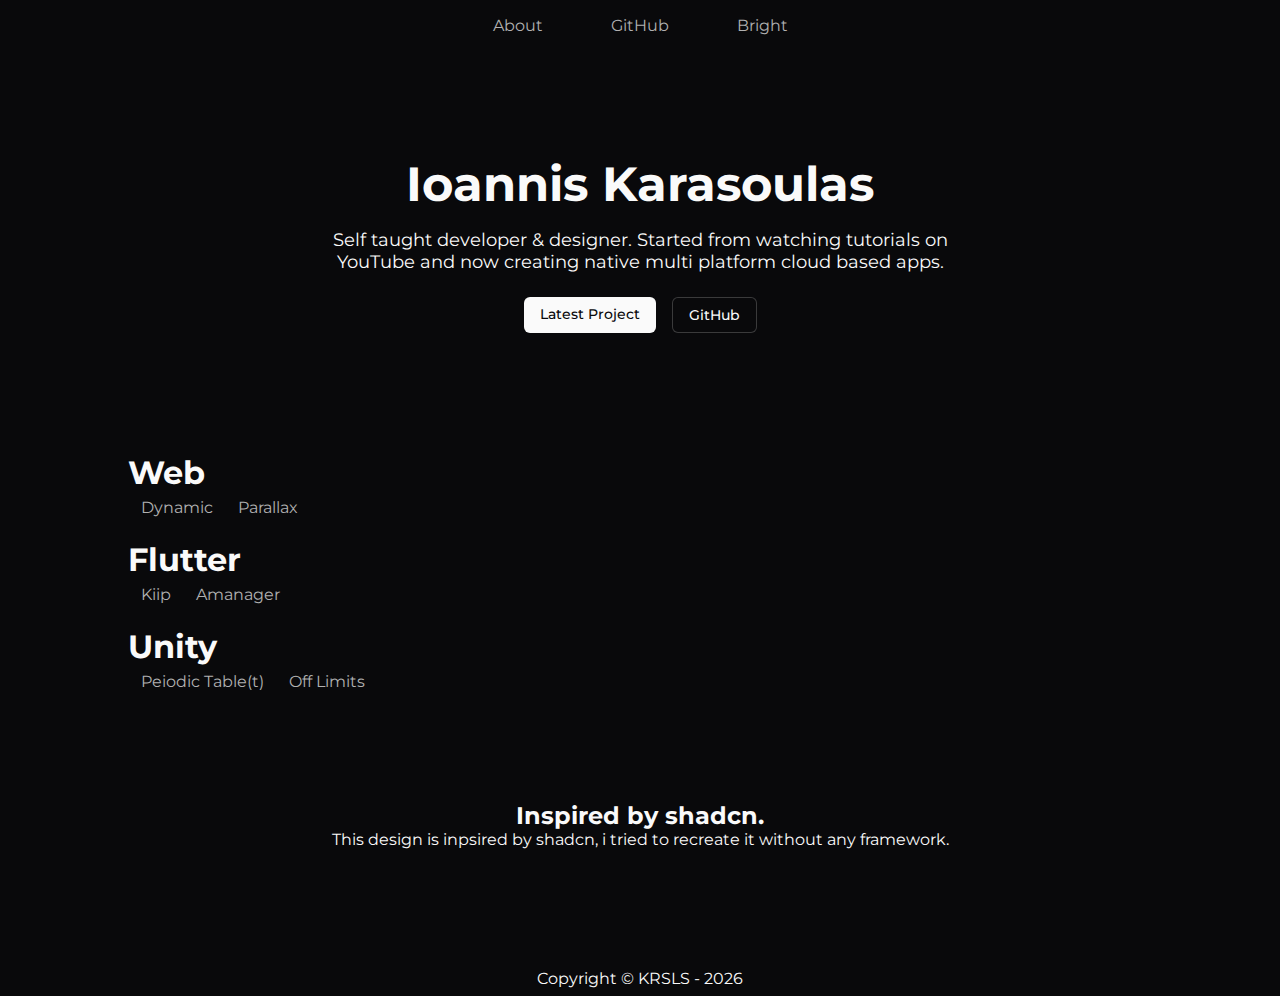
==== commit 0dcee0b6: "Add AManager Windows version" ====
--- a/index.html
+++ b/index.html
@@ -1,53 +1,55 @@
 <html lang="en">
 
 <head>
+    <meta name="color-scheme" content="light dark" />
     <meta charset="UTF-8">
     <meta name="viewport" content="width=device-width, initial-scale=1.0">
     <title>KRSLS</title>
     <link rel="stylesheet" href="style.css">
 </head>
 
-<body>
+<body id="body">
 
     <!-- Nav Bar -->
-    <nav>
+    <nav id="navBar">
         <a href="#" onclick="scrollToID('about');">About</a>
         <a href="https://github.com/krsls" target="_blank">GitHub</a>
+        <a href="#" onclick="clearNavigation(); switchMode()" id="darkModeBTN">Bright</a>
     </nav>
 
     <!-- Hero -->
-    <section class="hero">
+    <section class="hero" id="hero">
         <h1 class="title">Ioannis Karasoulas</h1>
         <p class="description">Self taught developer & designer. Started from watching tutorials on YouTube and now
             creating native multi platform cloud based apps.</p>
         <div class="btn-container">
-            <a onclick="navigateProject(0); scrollToID('projects');" class="btn">Latest Project</a>
-            <a href="https://github.com/krsls" target="_blank" class="btn-s">GitHub</a>
+            <a onclick="navigateProject(0); scrollToID('projects');" class="btn" id="btn">Latest Project</a>
+            <a href="https://github.com/krsls" target="_blank" class="btn-s" id="btn-s">GitHub</a>
         </div>
     </section>
 
     <!-- Projects -->
     <section class="projects" id="projects">
-        <div class="navigation">
+        <div class="navigation" id="navigation">
             <h1>Web</h1>
             <a onclick="navigateProject(0)" class="navProject">Dynamic</a>
             <a onclick="navigateProject(1)" class="navProject">Parallax</a>
 
         </div>
-        <div class="navigation">
+        <div class="navigation" id="navigation">
             <h1>Flutter</h1>
             <a onclick="navigateProject(2)" class="navProject">Kiip</a>
             <a onclick="navigateProject(3)" class="navProject">Amanager</a>
         </div>
-        <div class="navigation">
+        <div class="navigation" id="navigation">
             <h1>Unity</h1>
             <a onclick="navigateProject(4)" class="navProject">Peiodic Table(t)</a>
             <a onclick="navigateProject(5)" class="navProject">Off Limits</a>
         </div>
 
         <!-- Dynamic Landing Page -->
-        <div class="project">
-            <div class="projectInfo" style="flex-direction: column;">
+        <div class="project" id="project">
+            <div class="projectInfo" id="projectInfo" style="flex-direction: column;">
                 <div>
                     <h3 class="title">Dynamic Landing Page</h3>
                     <p class="date">- 2024</p>
@@ -56,8 +58,10 @@
                     <p class="description">Interactive smooth animations, controlled scrolling...impress more!
                     </p>
                     <div class="btn-container">
-                        <a href="https://github.com/KRSLS/DynamicLandingPage" target="_blank" class="btn-s">GitHub</a>
-                        <a href="https://krsls.github.io/DynamicLandingPage/" target="_blank" class="btn-s">Demo</a>
+                        <a href="https://github.com/KRSLS/DynamicLandingPage" target="_blank" class="btn-s"
+                            id="btn-s">GitHub</a>
+                        <a href="https://krsls.github.io/DynamicLandingPage/" target="_blank" class="btn-s"
+                            id="btn-s">Demo</a>
                     </div>
                 </div>
                 <iframe src="https://krsls.github.io/DynamicLandingPage" onclick="self.scrollTo(0.0, 0.0);"
@@ -66,8 +70,8 @@
         </div>
 
         <!-- Parallax Landing Page -->
-        <div class="project">
-            <div class="projectInfo" style="flex-direction: column;">
+        <div class="project" id="project">
+            <div class="projectInfo" id="projectInfo" style="flex-direction: column;">
                 <div>
                     <h3 class="title">Parallax Landing Page</h3>
                     <p class="date">- 2024</p>
@@ -76,8 +80,10 @@
                     <p class="description">Use it for different elements on your page to give a better feel.
                     </p>
                     <div class="btn-container">
-                        <a href="https://github.com/KRSLS/ParallaxLandingPage" target="_blank" class="btn-s">GitHub</a>
-                        <a href="https://krsls.github.io/ParallaxLandingPage/" target="_blank" class="btn-s">Demo</a>
+                        <a href="https://github.com/KRSLS/ParallaxLandingPage" target="_blank" class="btn-s"
+                            id="btn-s">GitHub</a>
+                        <a href="https://krsls.github.io/ParallaxLandingPage/" target="_blank" class="btn-s"
+                            id="btn-s">Demo</a>
                     </div>
                 </div>
                 <iframe src="https://krsls.github.io/ParallaxLandingPage" onclick="self.scrollTo(0.0, 0.0);"
@@ -86,8 +92,8 @@
         </div>
 
         <!-- Kiip -->
-        <div class="project">
-            <div class="projectInfo">
+        <div class="project" id="project">
+            <div class="projectInfo" id="projectInfo">
                 <img src="Assets/projectIcons/Kiip.webp">
                 <div>
                     <h3 class="title">Kiip - Note Manager</h3>
@@ -99,22 +105,25 @@
                         and smooth animations.
                     </p>
                     <div class="btn-container">
-                        <a href="https://kiip-cc44e.web.app/" target="_blank" class="btn-s">Web</a>
+                        <a href="https://kiip-cc44e.web.app/" target="_blank" class="btn-s" id="btn-s">Web</a>
                         <a href="https://play.google.com/store/apps/details?id=com.codelined.kiip" target="_blank"
-                            class="btn-s">Android</a>
-                    </div>
-                </div>
-            </div>
-            <div class="imageSlider">
-                <img onclick="enlargeImage('kiipImage01')" src="Assets/projectPresentation/kiip/kiip01.webp" id="kiipImage01">
-                <img onclick="enlargeImage('kiipImage02')" src="Assets/projectPresentation/kiip/kiip02.webp" id="kiipImage02">
-                <img onclick="enlargeImage('kiipImage03')" src="Assets/projectPresentation/kiip/kiip03.webp" id="kiipImage03">
+                            class="btn-s" id="btn-s">Android</a>
+                    </div>
+                </div>
+            </div>
+            <div class="imageSlider">
+                <img onclick="enlargeImage('kiipImage01')" src="Assets/projectPresentation/kiip/kiip01.webp"
+                    id="kiipImage01">
+                <img onclick="enlargeImage('kiipImage02')" src="Assets/projectPresentation/kiip/kiip02.webp"
+                    id="kiipImage02">
+                <img onclick="enlargeImage('kiipImage03')" src="Assets/projectPresentation/kiip/kiip03.webp"
+                    id="kiipImage03">
             </div>
         </div>
 
         <!-- AManager -->
-        <div class="project">
-            <div class="projectInfo">
+        <div class="project" id="project">
+            <div class="projectInfo" id="projectInfo">
                 <img src="Assets/projectIcons/AManager.webp">
                 <div>
                     <h3 class="title">AManager - Account Manager</h3>
@@ -125,24 +134,31 @@
                         customization. Made with Flutter & Firebase.
                     </p>
                     <div class="btn-container">
-                        <a href="https://amanager-d70c6.web.app/" target="_blank" class="btn-s">Web</a>
+                        <a href="https://amanager-d70c6.web.app/" target="_blank" class="btn-s" id="btn-s">Web</a>
+                        <a href="https://github.com/KRSLS/amanager-windows" target="_blank" class="btn-s"
+                            id="btn-s">Windows</a>
                         <a href="https://play.google.com/store/apps/details?id=com.highnd.amanager&hl=en&gl=US"
-                            target="_blank" class="btn-s">Android</a>
-                    </div>
-                </div>
-            </div>
-            <div class="imageSlider">
-                <img onclick="enlargeImage('amanager01')" src="Assets/projectPresentation/amanager/amanager01.webp" id="amanager01">
-                <img onclick="enlargeImage('amanager02')" src="Assets/projectPresentation/amanager/amanager02.webp" id="amanager02">
-                <img onclick="enlargeImage('amanager03')" src="Assets/projectPresentation/amanager/amanager03.webp" id="amanager03">
-                <img onclick="enlargeImage('amanager04')" src="Assets/projectPresentation/amanager/amanager04.webp" id="amanager04">
-                <img onclick="enlargeImage('amanager05')" src="Assets/projectPresentation/amanager/amanager05.webp" id="amanager05">
+                            target="_blank" class="btn-s" id="btn-s">Android</a>
+                    </div>
+                </div>
+            </div>
+            <div class="imageSlider">
+                <img onclick="enlargeImage('amanager01')" src="Assets/projectPresentation/amanager/amanager01.webp"
+                    id="amanager01">
+                <img onclick="enlargeImage('amanager02')" src="Assets/projectPresentation/amanager/amanager02.webp"
+                    id="amanager02">
+                <img onclick="enlargeImage('amanager03')" src="Assets/projectPresentation/amanager/amanager03.webp"
+                    id="amanager03">
+                <img onclick="enlargeImage('amanager04')" src="Assets/projectPresentation/amanager/amanager04.webp"
+                    id="amanager04">
+                <img onclick="enlargeImage('amanager05')" src="Assets/projectPresentation/amanager/amanager05.webp"
+                    id="amanager05">
             </div>
         </div>
 
         <!-- Periodic Tablet(t) -->
-        <div class="project">
-            <div class="projectInfo">
+        <div class="project" id="project">
+            <div class="projectInfo" id="projectInfo">
                 <img src="Assets/projectIcons/PedioticTable(t).png-160webp">
                 <div>
                     <h3 class="title">Periodic Table(t) - Game (Quiz)</h3>
@@ -154,20 +170,23 @@
                     </p>
                     <div class="btn-container">
                         <a href="https://apkpure.com/periodic-table-t/com.highnd.asimellis" target="_blank"
-                            class="btn-s">Android</a>
-                    </div>
-                </div>
-            </div>
-            <div class="imageSlider">
-                <img onclick="enlargeImage('periodictablet01')" src="Assets/projectPresentation/periodic_tablet/periodic_tablet01.webp" id="periodictablet01">
-                <img onclick="enlargeImage('periodictablet02')" src="Assets/projectPresentation/periodic_tablet/periodic_tablet02.webp" id="periodictablet02">
-                <img onclick="enlargeImage('periodictablet03')" src="Assets/projectPresentation/periodic_tablet/periodic_tablet03.webp" id="periodictablet03">
+                            class="btn-s" id="btn-s">Android</a>
+                    </div>
+                </div>
+            </div>
+            <div class="imageSlider">
+                <img onclick="enlargeImage('periodictablet01')"
+                    src="Assets/projectPresentation/periodic_tablet/periodic_tablet01.webp" id="periodictablet01">
+                <img onclick="enlargeImage('periodictablet02')"
+                    src="Assets/projectPresentation/periodic_tablet/periodic_tablet02.webp" id="periodictablet02">
+                <img onclick="enlargeImage('periodictablet03')"
+                    src="Assets/projectPresentation/periodic_tablet/periodic_tablet03.webp" id="periodictablet03">
             </div>
         </div>
 
         <!-- Off Limits -->
-        <div class="project">
-            <div class="projectInfo">
+        <div class="project" id="project">
+            <div class="projectInfo" id="projectInfo">
                 <img src="Assets/projectIcons/OffLimits.webp">
                 <div>
                     <h3 class="title">Off Limits - Game</h3>
@@ -179,14 +198,17 @@
                     </p>
                     <div class="btn-container">
                         <a href="https://apkpure.com/off-limits/com.highnd.offlimits/download/4" target="_blank"
-                            class="btn-s">Android</a>
-                    </div>
-                </div>
-            </div>
-            <div class="imageSlider">
-                <img onclick="enlargeImage('offlimits01')" src="Assets/projectPresentation/off_limits/off_limits01.webp" id="offlimits01">
-                <img onclick="enlargeImage('offlimits02')" src="Assets/projectPresentation/off_limits/off_limits02.webp" id="offlimits02">
-                <img onclick="enlargeImage('offlimits03')" src="Assets/projectPresentation/off_limits/off_limits03.webp" id="offlimits03">
+                            class="btn-s" id="btn-s">Android</a>
+                    </div>
+                </div>
+            </div>
+            <div class="imageSlider">
+                <img onclick="enlargeImage('offlimits01')" src="Assets/projectPresentation/off_limits/off_limits01.webp"
+                    id="offlimits01">
+                <img onclick="enlargeImage('offlimits02')" src="Assets/projectPresentation/off_limits/off_limits02.webp"
+                    id="offlimits02">
+                <img onclick="enlargeImage('offlimits03')" src="Assets/projectPresentation/off_limits/off_limits03.webp"
+                    id="offlimits03">
             </div>
         </div>
     </section>
@@ -200,7 +222,7 @@
 
     <footer id="footer">Copyright © KRSLS - 2024</footer>
 
-    <script src="/script.js"></script>
+    <script src="script.js"></script>
 </body>
 
 </html>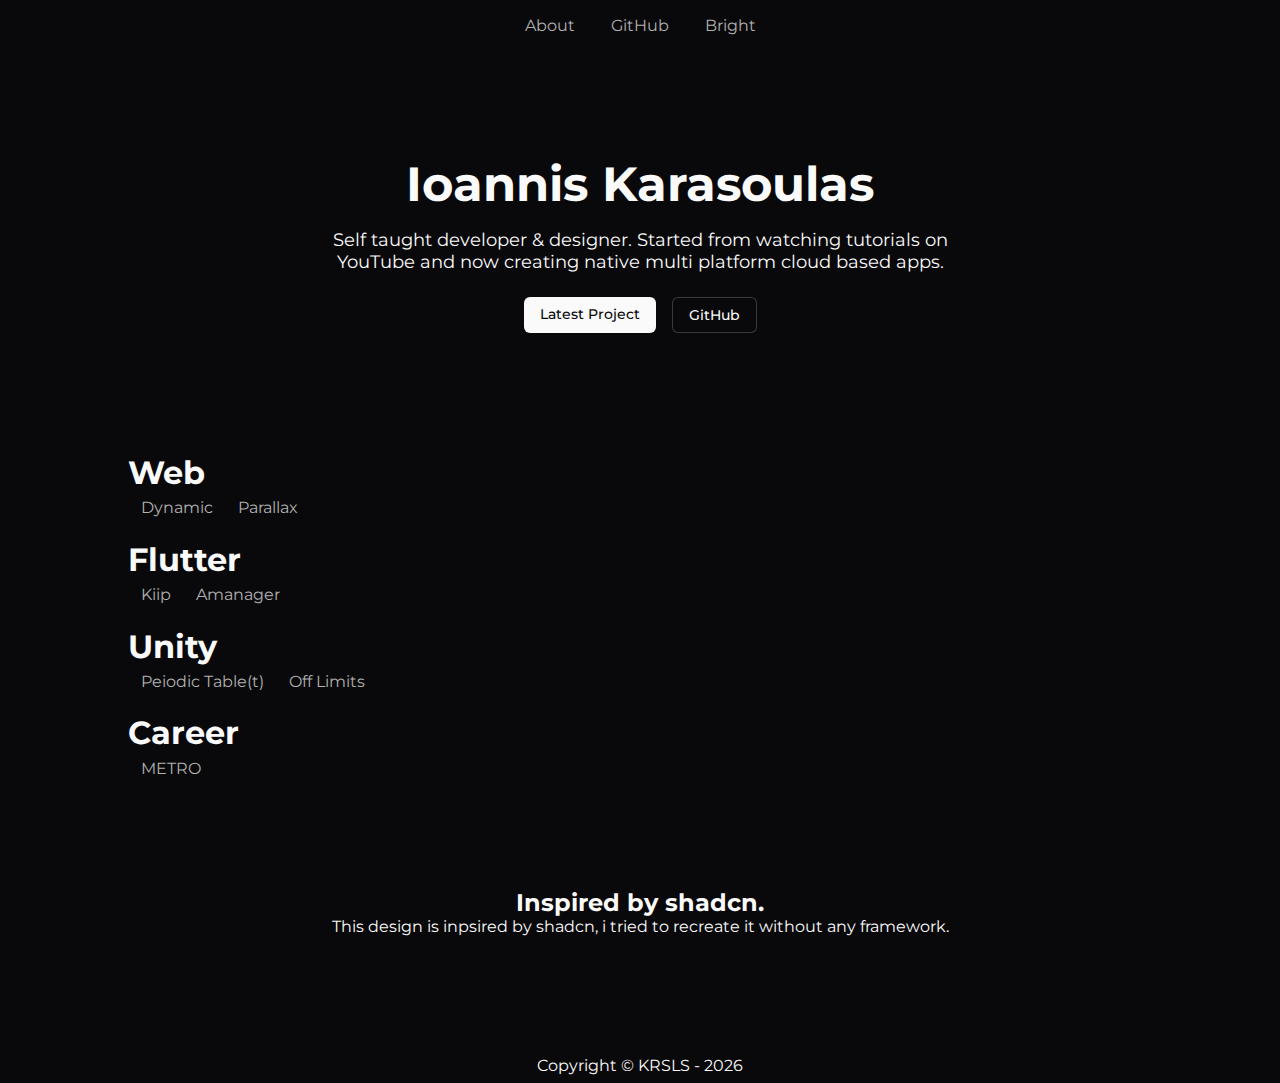
==== commit c286a00c: "Add snackbar" ====
--- a/index.html
+++ b/index.html
@@ -10,11 +10,19 @@
 
 <body id="body">
 
+    <!-- Snack Bar -->
+    <div class="snackbar" id="snackbar">
+        <div class="container">
+            <h2 class="snackbarTitle" id="snackbarTitle">Site opened in backgronud.</h2>
+            <a class="btn-s" onclick="closeSnackbar()">CLOSE</a>
+        </div>
+    </div>
+
     <!-- Nav Bar -->
     <nav id="navBar">
         <a href="#" onclick="scrollToID('about');">About</a>
         <a href="https://github.com/krsls" target="_blank">GitHub</a>
-        <a href="#" onclick="clearNavigation(); switchMode()" id="darkModeBTN">Bright</a>
+        <a href="#" onclick="clearNavigation(); switchMode(); showSnackBar('Brightness mode switched.');" id="darkModeBTN">Bright</a>
     </nav>
 
     <!-- Hero -->
@@ -45,6 +53,10 @@
             <h1>Unity</h1>
             <a onclick="navigateProject(4)" class="navProject">Peiodic Table(t)</a>
             <a onclick="navigateProject(5)" class="navProject">Off Limits</a>
+        </div>
+        <div class="navigation" id="navigation">
+            <h1>Career</h1>
+            <a onclick="navigateProject(6)" class="navProject">METRO</a>
         </div>
 
         <!-- Dynamic Landing Page -->
--- a/style.css
+++ b/style.css
@@ -11,6 +11,28 @@
     scroll-behavior: smooth;
 }
 
+/* Scroll Bar */
+
+/* ::-webkit-scrollbar {
+    width: 5px;
+    height: 5px;
+}
+
+::-webkit-scrollbar-track {
+    background: var(--d-background);
+}
+
+::-webkit-scrollbar-thumb {
+    border-radius: 5px;
+    background: var(--d-text);
+}
+
+::-webkit-scrollbar-thumb:hover {
+    background: #555;
+} */
+
+/* End Scroll Bar */
+
 :root {
     --d-background: #09090b;
     --background: #fafafa;
@@ -23,9 +45,76 @@
 body {
     color: var(--d-text);
     background-color: var(--d-background);
-    scroll-behavior: smooth;
-    transition: 1s ease;
-}
+    transition: 0.2s;
+}
+
+.bodyBright {
+    color: var(--d-text);
+    background-color: var(--background);
+}
+
+/* Snack Bar */
+
+.snackbar {
+    display: none;
+    position: fixed;
+    padding: 0.5rem 0.5rem;
+    bottom: 0px;
+    width: 100%;
+    /* background-color: #75ff98; */
+    background-color: rgba(92, 92, 92, 0.2);
+    backdrop-filter: blur(20px);
+    z-index: 1;
+    animation: snackbar 0.3s ease 1 forwards;
+}
+
+.snackbar .container {
+    display: flex;
+    flex-direction: row;
+    justify-content: space-between;
+    align-items: center;
+}
+
+.snackbar .snackbarTitle {
+    color: var(--d-text);
+    margin: 0.5rem;
+    align-self: center;
+    font-size: 18px;
+}
+
+.snackbar .snackbarTitleBright {
+    color: var(--text);
+}
+
+.snackbar .btnSnackbar {
+    align-self: center;
+    margin: 0.5rem;
+    cursor: pointer;
+    color: var(--d-text);
+    text-decoration: none;
+    font-size: 14px;
+    font-weight: 500;
+    padding: .5rem 1rem;
+    color: var(--d-text);
+    background: var(--d-background);
+    border-radius: 6px;
+}
+
+.snackbar .btnSnackbar:hover {
+    background-color: rgb(37, 37, 37);
+}
+
+@keyframes snackbar {
+    0% {
+        opacity: 0;
+    }
+
+    100% {
+        opacity: 1;
+    }
+}
+
+/* EndSnack Bar */
 
 /* Nav Bar */
 
@@ -36,7 +125,7 @@
 }
 
 nav a {
-    margin: 2rem;
+    margin: 2rem 1rem;
     color: var(--o-text);
     text-decoration: none;
     transition: 0.2s;
@@ -46,6 +135,14 @@
     color: var(--d-text);
 }
 
+.navBright a {
+    color: var(--text);
+}
+
+.navBright a:hover {
+    color: var(--o-text);
+}
+
 /* End Nav Bar */
 
 /* Hero Section */
@@ -56,6 +153,14 @@
     flex-direction: column;
     justify-content: space-around;
     align-items: center;
+}
+
+.heroBright h1 {
+    color: var(--text);
+}
+
+.heroBright p {
+    color: var(--text)
 }
 
 .hero .title {
@@ -79,6 +184,7 @@
     margin: 1rem 0rem;
     display: flex;
     flex-direction: row;
+    flex-wrap: wrap;
     gap: 1rem;
 }
 
@@ -98,6 +204,15 @@
     background-color: rgba(255, 255, 255, 0.9);
 }
 
+.btnBright {
+    color: var(--d-text);
+    background-color: var(--d-background);
+}
+
+.btnBright:hover {
+    background-color: rgb(66, 66, 66);
+}
+
 .btn-s {
     cursor: pointer;
     color: var(--d-text);
@@ -114,6 +229,16 @@
 .btn-s:hover {
     background-color: var(--border);
     border: 1px solid transparent;
+}
+
+.btn-sBright {
+    color: var(--text);
+    background: transparent;
+    border: 1px solid var(--o-text);
+}
+
+.btn-sBright:hover {
+    background: var(--o-text);
 }
 
 /* End Generic */
@@ -144,9 +269,28 @@
     color: var(--d-text);
 }
 
+.navigationBright a {
+    color: var(--text);
+}
+
+.navigationBright a:hover {
+    color: rgb(141, 141, 141);
+    ;
+}
+
+.navigationBright h1 {
+    color: var(--text);
+}
+
 .navActiveText {
     color: var(--d-text) !important;
     background-color: var(--border);
+    border-radius: 20px;
+}
+
+.navActiveTextBright {
+    color: var(--d-text) !important;
+    background-color: black;
     border-radius: 20px;
 }
 
@@ -161,6 +305,10 @@
     animation: fadeIn .5s ease 1 forwards;
 }
 
+.projectBright {
+    border: 1px solid var(--o-text);
+}
+
 @keyframes fadeIn {
     0% {
         opacity: 0;
@@ -191,6 +339,10 @@
     gap: 1rem;
     /* border: 1px solid var(--border); */
     border-radius: 5px;
+}
+
+.projectInfoBright {
+    color: var(--text);
 }
 
 .projectInfo div {
@@ -202,6 +354,7 @@
     width: 10rem;
     margin: auto;
     border-radius: 5px;
+    box-shadow: 0px 0px 10px rgba(0, 0, 0, 0.13);
 }
 
 .projectInfo iframe {
@@ -261,6 +414,10 @@
     text-align: center;
 }
 
+.aboutBright {
+    color: var(--text);
+}
+
 /* End About Section*/
 
 /* Footer */
@@ -274,12 +431,16 @@
     background-color: var(--d-background);
 }
 
+.footerBright {
+    color: var(--text);
+    background-color: var(--background);
+}
+
 /* End Footer */
 
 /* Media Query */
 
-@media (max-width: 975px) 
-{
+@media (max-width: 975px) {
     .imageSlider img {
         width: 30%;
     }
@@ -298,7 +459,7 @@
     .imageSlider img {
         width: 100%;
     }
-    
+
 }
 
 @media (max-width: 475px) {
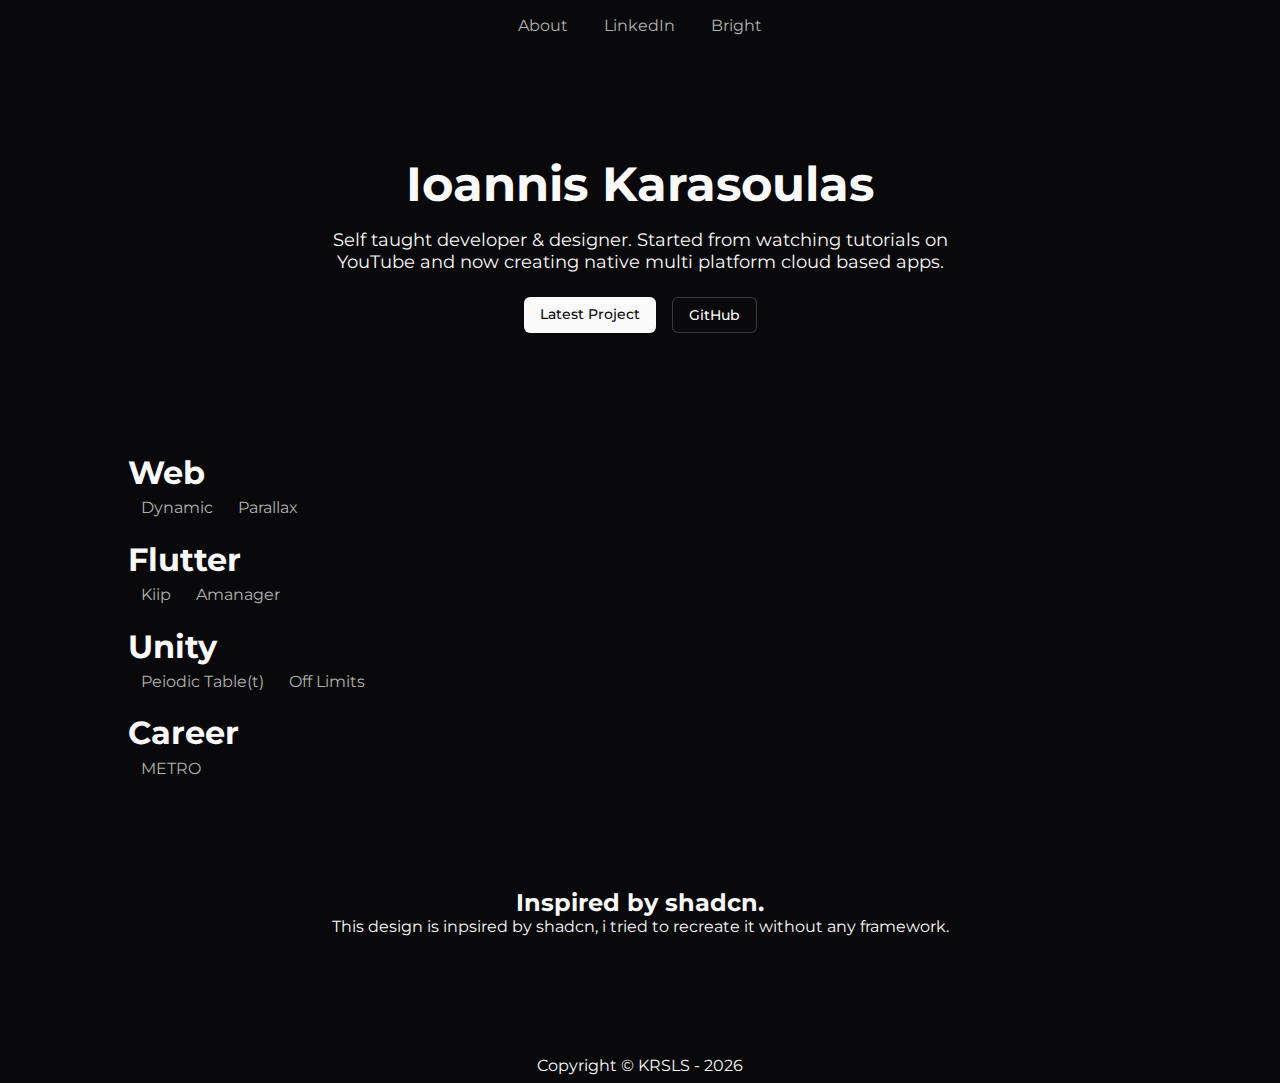
==== commit 14fe865e: "Fix latest project button" ====
--- a/index.html
+++ b/index.html
@@ -21,8 +21,9 @@
     <!-- Nav Bar -->
     <nav id="navBar">
         <a href="#" onclick="scrollToID('about');">About</a>
-        <a href="https://github.com/krsls" target="_blank">GitHub</a>
-        <a href="#" onclick="clearNavigation(); switchMode(); showSnackBar('Brightness mode switched.');" id="darkModeBTN">Bright</a>
+        <a href="https://gr.linkedin.com/in/ioanniskarasoulas" target="_blank">LinkedIn</a>
+        <a href="#" onclick="clearNavigation(); switchMode(); showSnackBar('Brightness mode switched.');"
+            id="darkModeBTN">Bright</a>
     </nav>
 
     <!-- Hero -->
@@ -31,7 +32,7 @@
         <p class="description">Self taught developer & designer. Started from watching tutorials on YouTube and now
             creating native multi platform cloud based apps.</p>
         <div class="btn-container">
-            <a onclick="navigateProject(0); scrollToID('projects');" class="btn" id="btn">Latest Project</a>
+            <a onclick="clearNavigation(); navigateProject(0); scrollToID('projects');" class="btn" id="btn">Latest Project</a>
             <a href="https://github.com/krsls" target="_blank" class="btn-s" id="btn-s">GitHub</a>
         </div>
     </section>
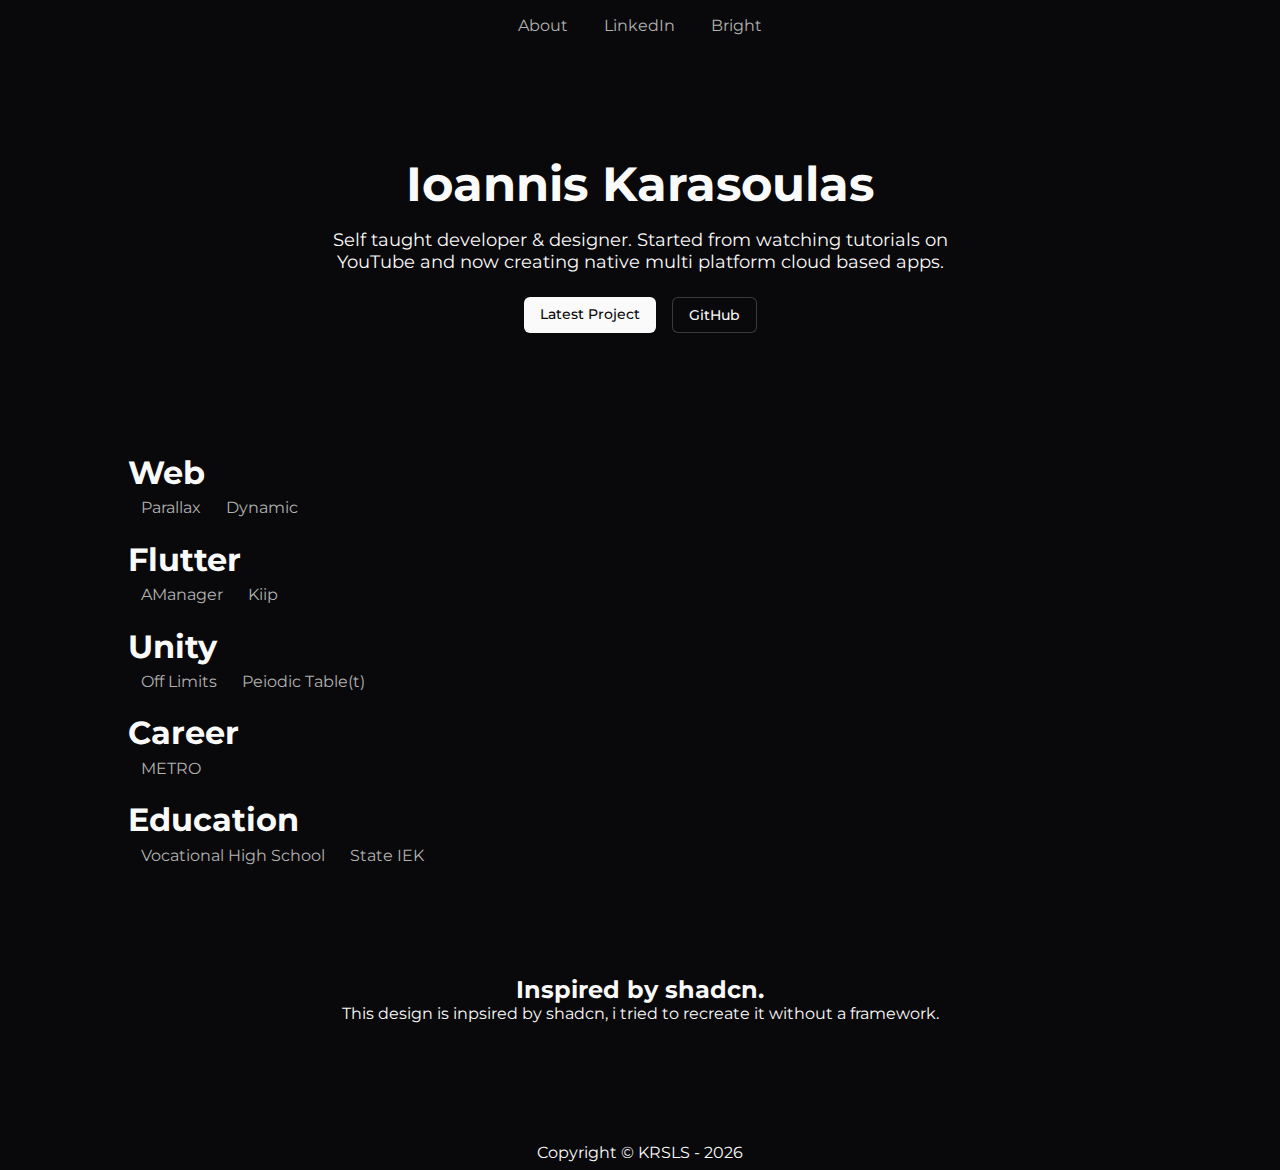
==== commit a4bd79b5: "Add project category and order" ====
--- a/index.html
+++ b/index.html
@@ -37,27 +37,56 @@
         </div>
     </section>
 
-    <!-- Projects -->
+    <!-- Projects / Career Navigation -->
     <section class="projects" id="projects">
         <div class="navigation" id="navigation">
             <h1>Web</h1>
-            <a onclick="navigateProject(0)" class="navProject">Dynamic</a>
-            <a onclick="navigateProject(1)" class="navProject">Parallax</a>
+            <a onclick="navigateProject(0)" class="navProject">Parallax</a>
+            <a onclick="navigateProject(1)" class="navProject">Dynamic</a>
 
         </div>
         <div class="navigation" id="navigation">
             <h1>Flutter</h1>
-            <a onclick="navigateProject(2)" class="navProject">Kiip</a>
-            <a onclick="navigateProject(3)" class="navProject">Amanager</a>
+            <a onclick="navigateProject(2)" class="navProject">AManager</a>
+            <a onclick="navigateProject(3)" class="navProject">Kiip</a>
         </div>
         <div class="navigation" id="navigation">
             <h1>Unity</h1>
-            <a onclick="navigateProject(4)" class="navProject">Peiodic Table(t)</a>
-            <a onclick="navigateProject(5)" class="navProject">Off Limits</a>
+            <a onclick="navigateProject(4)" class="navProject">Off Limits</a>
+            <a onclick="navigateProject(5)" class="navProject">Peiodic Table(t)</a>
         </div>
         <div class="navigation" id="navigation">
             <h1>Career</h1>
             <a onclick="navigateProject(6)" class="navProject">METRO</a>
+        </div>
+        <div class="navigation" id="navigation">
+            <h1>Education</h1>
+            <a onclick="navigateProject(7)" class="navProject">Vocational High School</a>
+            <a onclick="navigateProject(8)" class="navProject">State IEK</a>
+        </div>
+
+        <!-- Projects need to be incremented with navigation buttons -->
+
+        <!-- Parallax Landing Page -->
+        <div class="project" id="project">
+            <div class="projectInfo" id="projectInfo" style="flex-direction: column;">
+                <div>
+                    <h3 class="title">Parallax Landing Page</h3>
+                    <p class="date">- 2024</p>
+                    <p class="description">Smooth parallax scrolling relative to the browsers scroll value.
+                    </p>
+                    <p class="description">Use it for different elements on your page to give a better feel.
+                    </p>
+                    <div class="btn-container">
+                        <a href="https://github.com/KRSLS/ParallaxLandingPage" target="_blank" class="btn-s"
+                            id="btn-s">GitHub</a>
+                        <a href="https://krsls.github.io/ParallaxLandingPage/" target="_blank" class="btn-s"
+                            id="btn-s">Demo</a>
+                    </div>
+                </div>
+                <iframe src="https://krsls.github.io/ParallaxLandingPage" onclick="self.scrollTo(0.0, 0.0);"
+                    frameBorder="0"></iframe>
+            </div>
         </div>
 
         <!-- Dynamic Landing Page -->
@@ -69,6 +98,8 @@
                     <p class="description">A design to provide better landing page experience.
                     </p>
                     <p class="description">Interactive smooth animations, controlled scrolling...impress more!
+                    </p>
+                    <p class="description"><b>Live preview might not work correctly</b>.
                     </p>
                     <div class="btn-container">
                         <a href="https://github.com/KRSLS/DynamicLandingPage" target="_blank" class="btn-s"
@@ -79,58 +110,6 @@
                 </div>
                 <iframe src="https://krsls.github.io/DynamicLandingPage" onclick="self.scrollTo(0.0, 0.0);"
                     frameBorder="0"></iframe>
-            </div>
-        </div>
-
-        <!-- Parallax Landing Page -->
-        <div class="project" id="project">
-            <div class="projectInfo" id="projectInfo" style="flex-direction: column;">
-                <div>
-                    <h3 class="title">Parallax Landing Page</h3>
-                    <p class="date">- 2024</p>
-                    <p class="description">Smooth parallax scrolling relative to the browsers scroll value.
-                    </p>
-                    <p class="description">Use it for different elements on your page to give a better feel.
-                    </p>
-                    <div class="btn-container">
-                        <a href="https://github.com/KRSLS/ParallaxLandingPage" target="_blank" class="btn-s"
-                            id="btn-s">GitHub</a>
-                        <a href="https://krsls.github.io/ParallaxLandingPage/" target="_blank" class="btn-s"
-                            id="btn-s">Demo</a>
-                    </div>
-                </div>
-                <iframe src="https://krsls.github.io/ParallaxLandingPage" onclick="self.scrollTo(0.0, 0.0);"
-                    frameBorder="0"></iframe>
-            </div>
-        </div>
-
-        <!-- Kiip -->
-        <div class="project" id="project">
-            <div class="projectInfo" id="projectInfo">
-                <img src="Assets/projectIcons/Kiip.webp">
-                <div>
-                    <h3 class="title">Kiip - Note Manager</h3>
-                    <p class="date">- 2023</p>
-                    <p class="description">Simple cloud based note taking app made with love, Flutter and
-                        Firebase.
-                    </p>
-                    <p class="description">Featuring account creation, collections (notebooks), Material You design
-                        and smooth animations.
-                    </p>
-                    <div class="btn-container">
-                        <a href="https://kiip-cc44e.web.app/" target="_blank" class="btn-s" id="btn-s">Web</a>
-                        <a href="https://play.google.com/store/apps/details?id=com.codelined.kiip" target="_blank"
-                            class="btn-s" id="btn-s">Android</a>
-                    </div>
-                </div>
-            </div>
-            <div class="imageSlider">
-                <img onclick="enlargeImage('kiipImage01')" src="Assets/projectPresentation/kiip/kiip01.webp"
-                    id="kiipImage01">
-                <img onclick="enlargeImage('kiipImage02')" src="Assets/projectPresentation/kiip/kiip02.webp"
-                    id="kiipImage02">
-                <img onclick="enlargeImage('kiipImage03')" src="Assets/projectPresentation/kiip/kiip03.webp"
-                    id="kiipImage03">
             </div>
         </div>
 
@@ -169,6 +148,64 @@
             </div>
         </div>
 
+        <!-- Kiip -->
+        <div class="project" id="project">
+            <div class="projectInfo" id="projectInfo">
+                <img src="Assets/projectIcons/Kiip.webp">
+                <div>
+                    <h3 class="title">Kiip - Note Manager</h3>
+                    <p class="date">- 2023</p>
+                    <p class="description">Simple cloud based note taking app made with love, Flutter and
+                        Firebase.
+                    </p>
+                    <p class="description">Featuring account creation, collections (notebooks), Material You design
+                        and smooth animations.
+                    </p>
+                    <div class="btn-container">
+                        <a href="https://kiip-cc44e.web.app/" target="_blank" class="btn-s" id="btn-s">Web</a>
+                        <a href="https://play.google.com/store/apps/details?id=com.codelined.kiip" target="_blank"
+                            class="btn-s" id="btn-s">Android</a>
+                    </div>
+                </div>
+            </div>
+            <div class="imageSlider">
+                <img onclick="enlargeImage('kiipImage01')" src="Assets/projectPresentation/kiip/kiip01.webp"
+                    id="kiipImage01">
+                <img onclick="enlargeImage('kiipImage02')" src="Assets/projectPresentation/kiip/kiip02.webp"
+                    id="kiipImage02">
+                <img onclick="enlargeImage('kiipImage03')" src="Assets/projectPresentation/kiip/kiip03.webp"
+                    id="kiipImage03">
+            </div>
+        </div>
+
+        <!-- Off Limits -->
+        <div class="project" id="project">
+            <div class="projectInfo" id="projectInfo">
+                <img src="Assets/projectIcons/OffLimits.webp">
+                <div>
+                    <h3 class="title">Off Limits - Game</h3>
+                    <p class="date">- 2019</p>
+                    <p class="description">My first project, a game made with Unity. Clean 2D graphics with hyper casual
+                        gameplay.
+                    </p>
+                    <p class="description">Featuring simple tap mechanics, in-game shop and procedural map generation.
+                    </p>
+                    <div class="btn-container">
+                        <a href="https://apkpure.com/off-limits/com.highnd.offlimits/download/4" target="_blank"
+                            class="btn-s" id="btn-s">Android</a>
+                    </div>
+                </div>
+            </div>
+            <div class="imageSlider">
+                <img onclick="enlargeImage('offlimits01')" src="Assets/projectPresentation/off_limits/off_limits01.webp"
+                    id="offlimits01">
+                <img onclick="enlargeImage('offlimits02')" src="Assets/projectPresentation/off_limits/off_limits02.webp"
+                    id="offlimits02">
+                <img onclick="enlargeImage('offlimits03')" src="Assets/projectPresentation/off_limits/off_limits03.webp"
+                    id="offlimits03">
+            </div>
+        </div>
+
         <!-- Periodic Tablet(t) -->
         <div class="project" id="project">
             <div class="projectInfo" id="projectInfo">
@@ -197,40 +234,62 @@
             </div>
         </div>
 
-        <!-- Off Limits -->
-        <div class="project" id="project">
-            <div class="projectInfo" id="projectInfo">
-                <img src="Assets/projectIcons/OffLimits.webp">
-                <div>
-                    <h3 class="title">Off Limits - Game</h3>
-                    <p class="date">- 2019</p>
-                    <p class="description">My first project, a game made with Unity. Clean 2D graphics with hyper casual
-                        gameplay.
-                    </p>
-                    <p class="description">Featuring simple tap mechanics, in-game shop and procedural map generation.
-                    </p>
-                    <div class="btn-container">
-                        <a href="https://apkpure.com/off-limits/com.highnd.offlimits/download/4" target="_blank"
-                            class="btn-s" id="btn-s">Android</a>
-                    </div>
-                </div>
-            </div>
-            <div class="imageSlider">
-                <img onclick="enlargeImage('offlimits01')" src="Assets/projectPresentation/off_limits/off_limits01.webp"
-                    id="offlimits01">
-                <img onclick="enlargeImage('offlimits02')" src="Assets/projectPresentation/off_limits/off_limits02.webp"
-                    id="offlimits02">
-                <img onclick="enlargeImage('offlimits03')" src="Assets/projectPresentation/off_limits/off_limits03.webp"
-                    id="offlimits03">
-            </div>
-        </div>
+        <!-- Career METRO -->
+        <div class="project" id="project">
+            <div class="projectInfo" id="projectInfo" style="flex-direction: column;">
+                <div>
+                    <h3 class="title">METRO AEBE - IT Help Desk</h3>
+                    <p class="date">- 2021 | Present</p>
+                    <p class="description">First contact with colleagues where there is a problem, question or search
+                        for guidance.
+                    </p>
+                    <p class="description">Responsible for analyzing, troubleshooting and evaluating technology issues.
+                        Giving instructions to customers on how to use business-specific program.
+                    </p>
+                    <p class="description">In communication with external partners to solve problems with Viva,
+                        Vodafone, CardLink, Active, MobileTechnologies etc.</p>
+                </div>
+            </div>
+        </div>
+
+        <!-- Education Vocational High School -->
+        <div class="project" id="project">
+            <div class="projectInfo" id="projectInfo" style="flex-direction: column;">
+                <div>
+                    <h3 class="title">Vocational High School - Developer</h3>
+                    <p class="date">- TBA</p>
+                    <p class="description">First contact with coding.</p>
+                    <p class="description">While we were doing some super basic stuff with HTML, i was already googling
+                        how to create a nav bar.</p>
+                    <p class="description">Learned HTML, CSS and Python.</p>
+                </div>
+            </div>
+        </div>
+
+        <!-- Education State IEK -->
+        <div class="project" id="project">
+            <div class="projectInfo" id="projectInfo" style="flex-direction: column;">
+                <div>
+                    <h3 class="title">State IEK - Developer</h3>
+                    <p class="date">- TBA</p>
+                    <p class="description">At this point i was already pretty advanced since i was already creating apps
+                        on my own.
+                    </p>
+                    <p class="description">We pretty much learned everything: C, C++, C#, Python, Web, SQL, Android
+                        Studio (Java), OpenGL, Blender, Photoshop and more.
+                    </p>
+                    <p class="description">Final Projects TBA</p>
+                </div>
+            </div>
+        </div>
+
     </section>
 
     <!-- About -->
 
     <section class="about" id="about">
         <h2>Inspired by shadcn.</h2>
-        <p>This design is inpsired by shadcn, i tried to recreate it without any framework.</p>
+        <p>This design is inpsired by shadcn, i tried to recreate it without a framework.</p>
     </section>
 
     <footer id="footer">Copyright © KRSLS - 2024</footer>
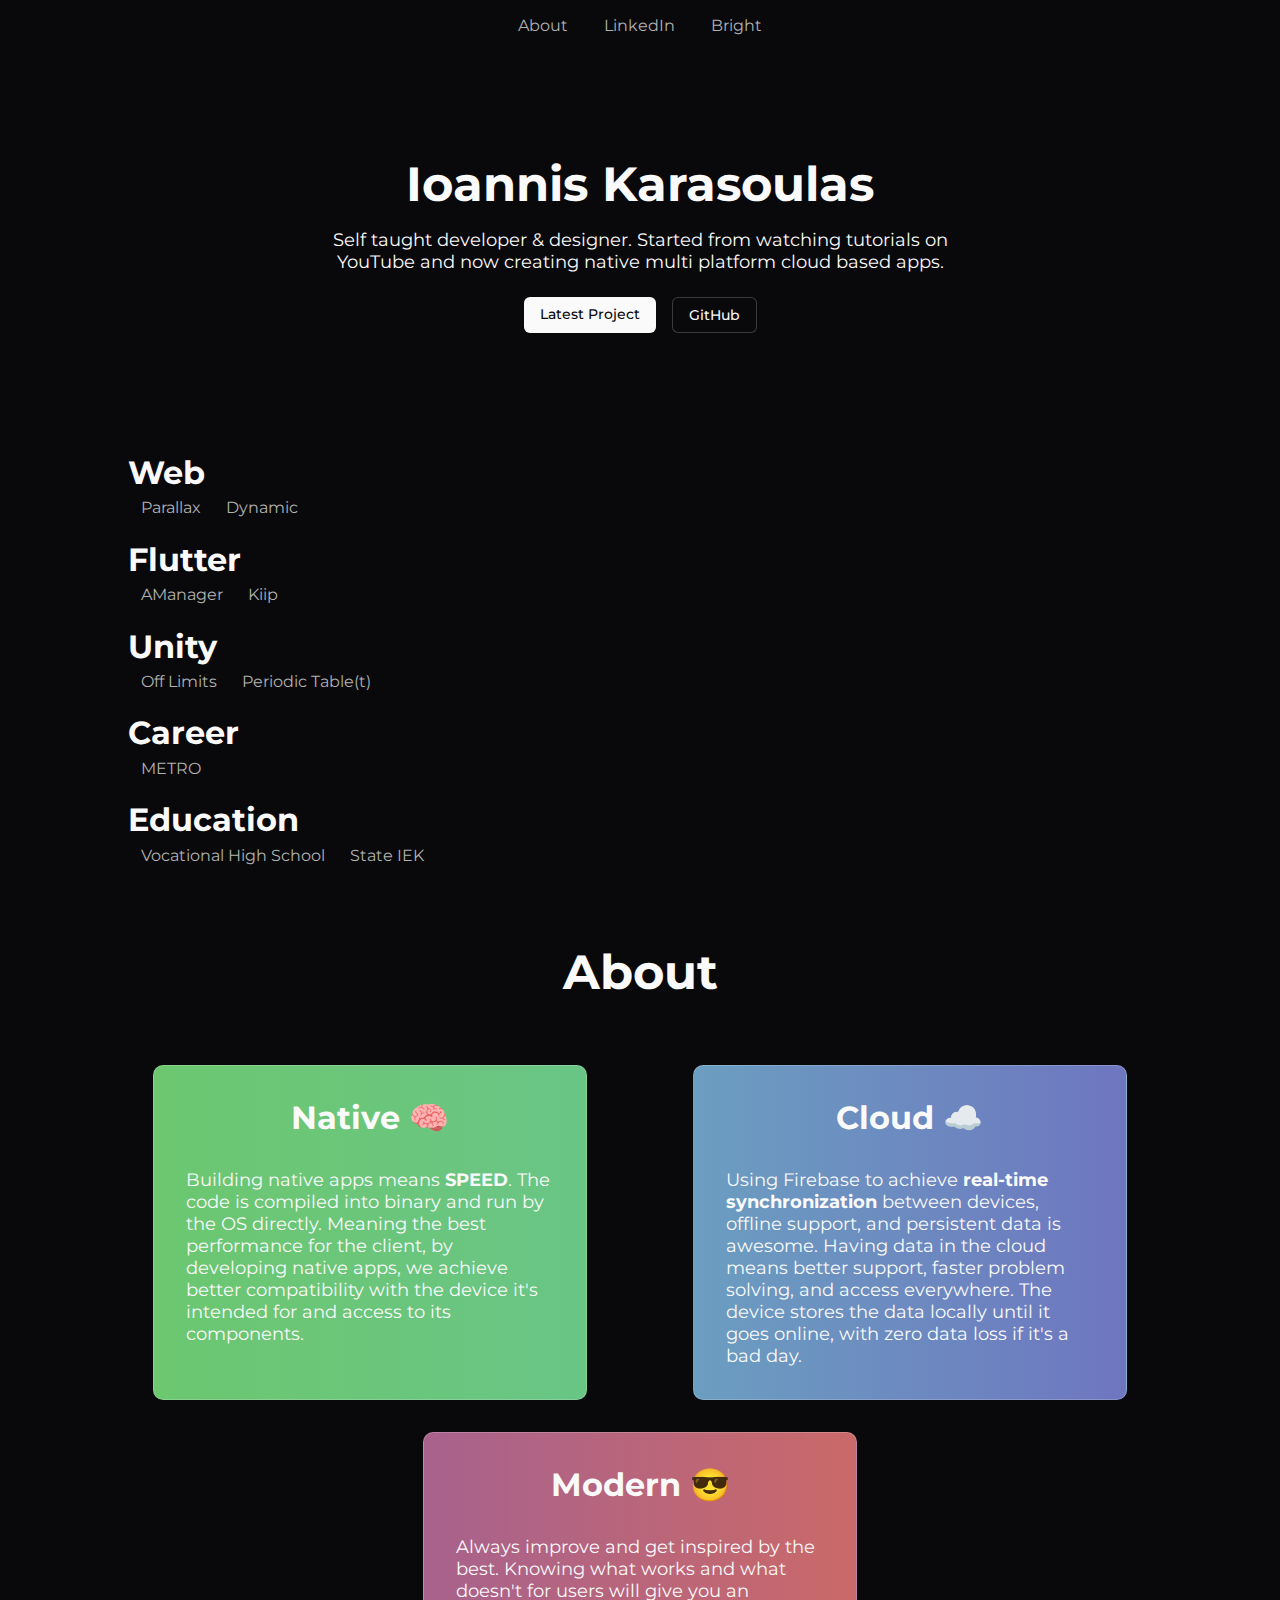
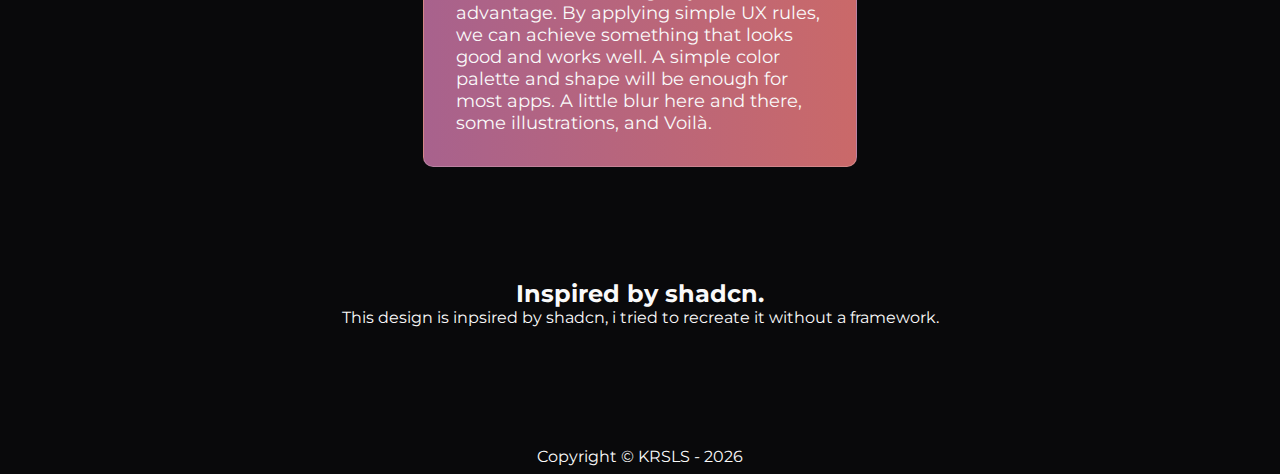
==== commit dcc2401f: "Minor tweaks" ====
--- a/index.html
+++ b/index.html
@@ -32,7 +32,8 @@
         <p class="description">Self taught developer & designer. Started from watching tutorials on YouTube and now
             creating native multi platform cloud based apps.</p>
         <div class="btn-container">
-            <a onclick="clearNavigation(); navigateProject(0); scrollToID('projects');" class="btn" id="btn">Latest Project</a>
+            <a onclick="clearNavigation(); navigateProject(0); scrollToID('projects');" class="btn" id="btn">Latest
+                Project</a>
             <a href="https://github.com/krsls" target="_blank" class="btn-s" id="btn-s">GitHub</a>
         </div>
     </section>
@@ -43,7 +44,6 @@
             <h1>Web</h1>
             <a onclick="navigateProject(0)" class="navProject">Parallax</a>
             <a onclick="navigateProject(1)" class="navProject">Dynamic</a>
-
         </div>
         <div class="navigation" id="navigation">
             <h1>Flutter</h1>
@@ -53,7 +53,7 @@
         <div class="navigation" id="navigation">
             <h1>Unity</h1>
             <a onclick="navigateProject(4)" class="navProject">Off Limits</a>
-            <a onclick="navigateProject(5)" class="navProject">Peiodic Table(t)</a>
+            <a onclick="navigateProject(5)" class="navProject">Periodic Table(t)</a>
         </div>
         <div class="navigation" id="navigation">
             <h1>Career</h1>
@@ -287,7 +287,36 @@
 
     <!-- About -->
 
+    <h1 class="aboutTitle" id="aboutTitle">About</h1>
     <section class="about" id="about">
+
+        <div class="card cardC1">
+            <h1>Native 🧠</h1>
+            <p>Building native apps means <b>SPEED</b>. The code is compiled into binary and run by the OS directly.
+                Meaning the best performance for the client, by developing native apps, we achieve better compatibility
+                with
+                the device it's intended for and access to its components.</p>
+        </div>
+        <div class="card cardC2">
+            <h1>Cloud ☁️</h1>
+            <p>Using Firebase to achieve <b>real-time synchronization</b> between devices, offline support, and
+                persistent data
+                is awesome. Having data in the cloud means better support, faster problem solving, and
+                access everywhere. The device stores the data locally until it goes online, with zero data loss if it's
+                a bad day.</p>
+        </div>
+        <div class="card cardC3">
+            <h1>Modern 😎</h1>
+            <p>Always improve and get inspired by the best. Knowing what works and what doesn't for users will give you
+                an advantage. By applying simple UX rules, we can achieve something that looks good and works well. A
+                simple color palette and shape will be enough for most apps. A little blur here and there, some
+                illustrations, and Voilà.
+            </p>
+        </div>
+    </section>
+
+    <!-- Inspired -->
+    <section class="inspiration" id="inspiration">
         <h2>Inspired by shadcn.</h2>
         <p>This design is inpsired by shadcn, i tried to recreate it without a framework.</p>
     </section>
--- a/style.css
+++ b/style.css
@@ -275,7 +275,6 @@
 
 .navigationBright a:hover {
     color: rgb(141, 141, 141);
-    ;
 }
 
 .navigationBright h1 {
@@ -404,6 +403,70 @@
 /* About Section */
 
 .about {
+    margin: auto;
+    margin-top: 3rem;
+    display: flex;
+    flex-wrap: wrap;
+    gap: 2rem;
+    justify-content: space-evenly;
+    padding: 1rem 1rem;
+    width: 90%;
+}
+
+.about .card {
+    padding: 1rem;
+    color: var(--d-text);
+    border-radius: 10px;
+    border: 0.5px solid var(--border);
+    transition: 0.5s cubic-bezier(0.05, 1, 0.1, 1);
+}
+
+.about .card:hover {
+    transform: scale(1.1);
+    box-shadow: 0px 10px 80px rgba(0, 0, 0, 0.4);
+}
+
+.cardC1 {
+    background: linear-gradient(90deg, rgb(108, 199, 112) 0%, rgb(105, 197, 133) 100%);
+}
+
+.cardC2 {
+    background: linear-gradient(90deg, rgb(107, 158, 192) 0%, rgb(110, 118, 192) 100%);
+}
+
+.cardC3 {
+    background: linear-gradient(90deg, rgb(168, 98, 141) 0%, rgb(202, 105, 105) 100%);
+}
+
+.aboutTitle {
+    margin-top: 4rem;
+    text-align: center;
+    font-size: 48px;
+    color: var(--d-text);
+}
+
+.aboutTitleBright {
+    color: var(--text);
+}
+
+.about .card h1 {
+    font-size: 32px;
+    text-align: center;
+    margin-top: 1rem;
+    margin-bottom: 1rem;
+}
+
+.about .card p {
+    padding: 1rem;
+    font-size: 18px;
+    max-width: 400px;
+}
+
+/* End About Section */
+
+/* inspiration Section */
+
+.inspiration {
     width: 80%;
     margin: auto;
     padding: 6rem 0px;
@@ -414,11 +477,11 @@
     text-align: center;
 }
 
-.aboutBright {
-    color: var(--text);
-}
-
-/* End About Section*/
+.inspirationBright {
+    color: var(--text);
+}
+
+/* End inspiration Section*/
 
 /* Footer */
 
@@ -429,6 +492,7 @@
     color: var(--d-text);
     text-align: center;
     background-color: var(--d-background);
+    transition: 0.2s;
 }
 
 .footerBright {
